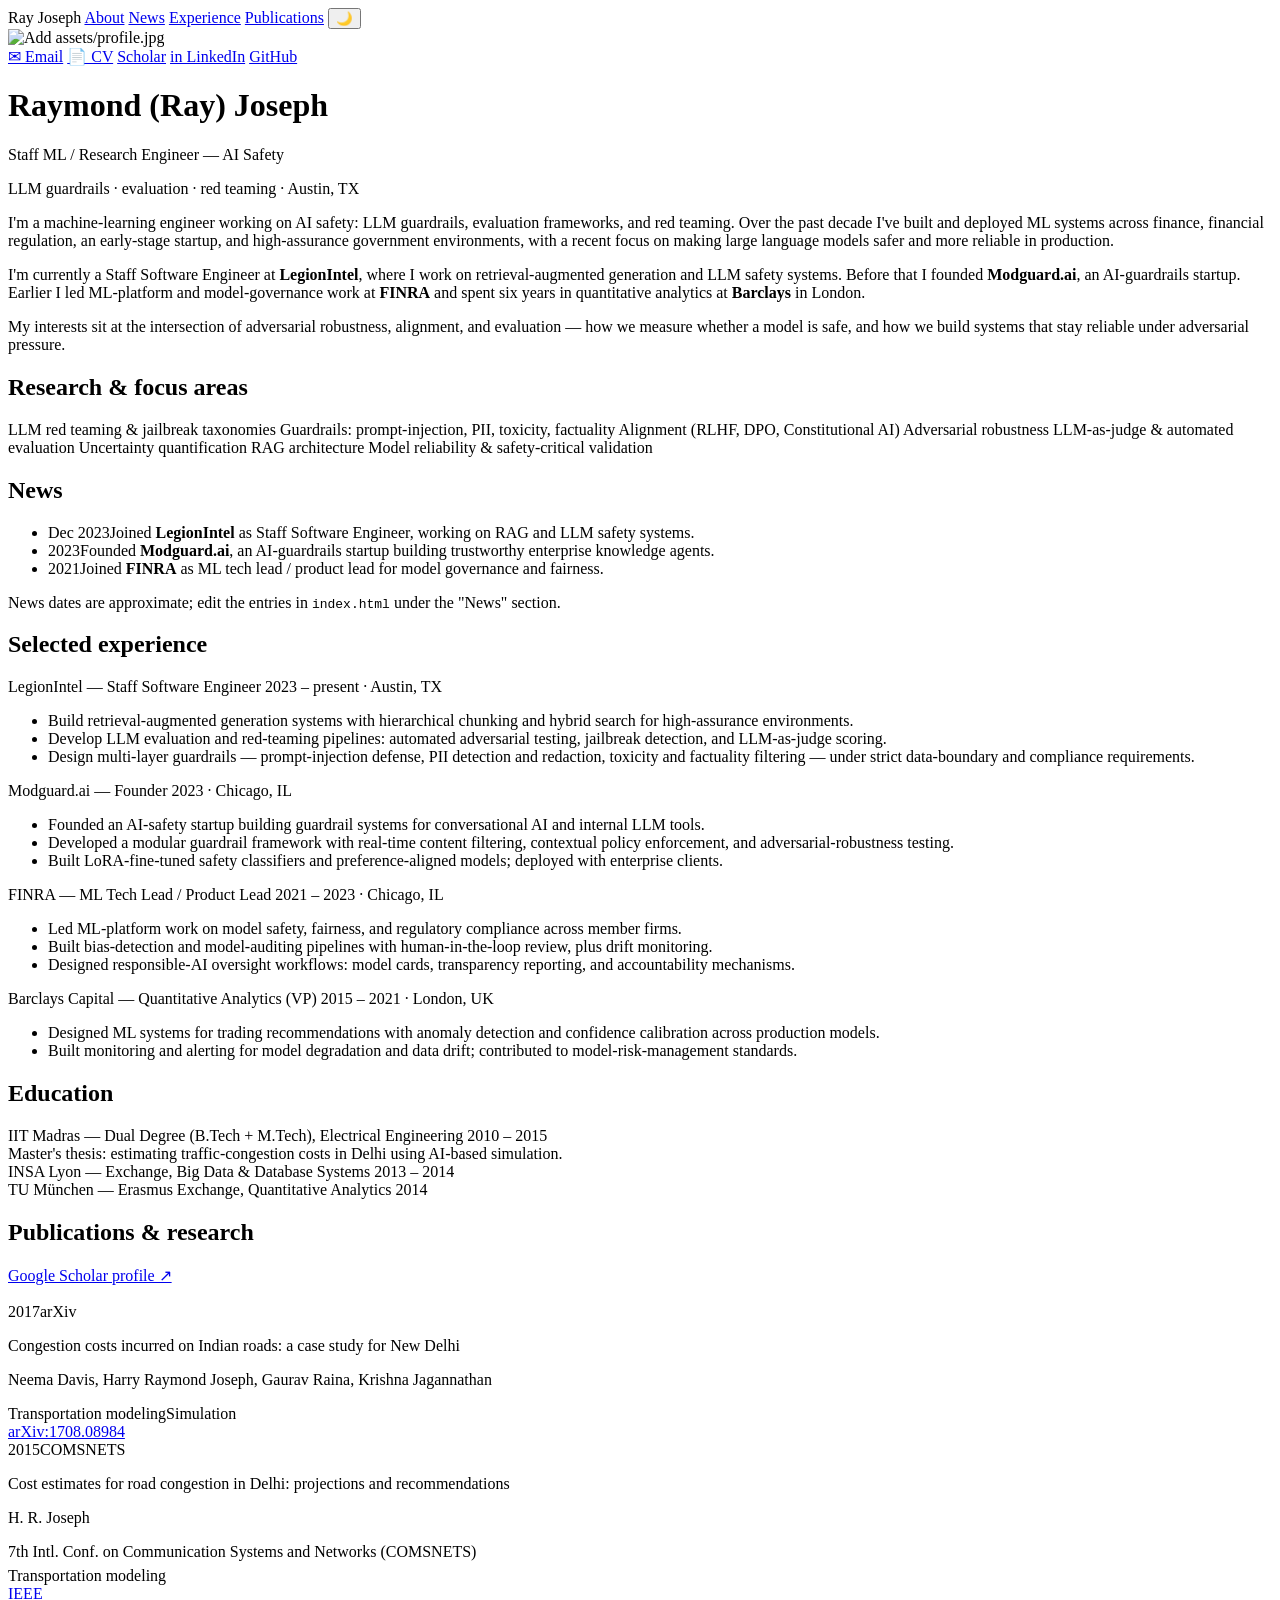
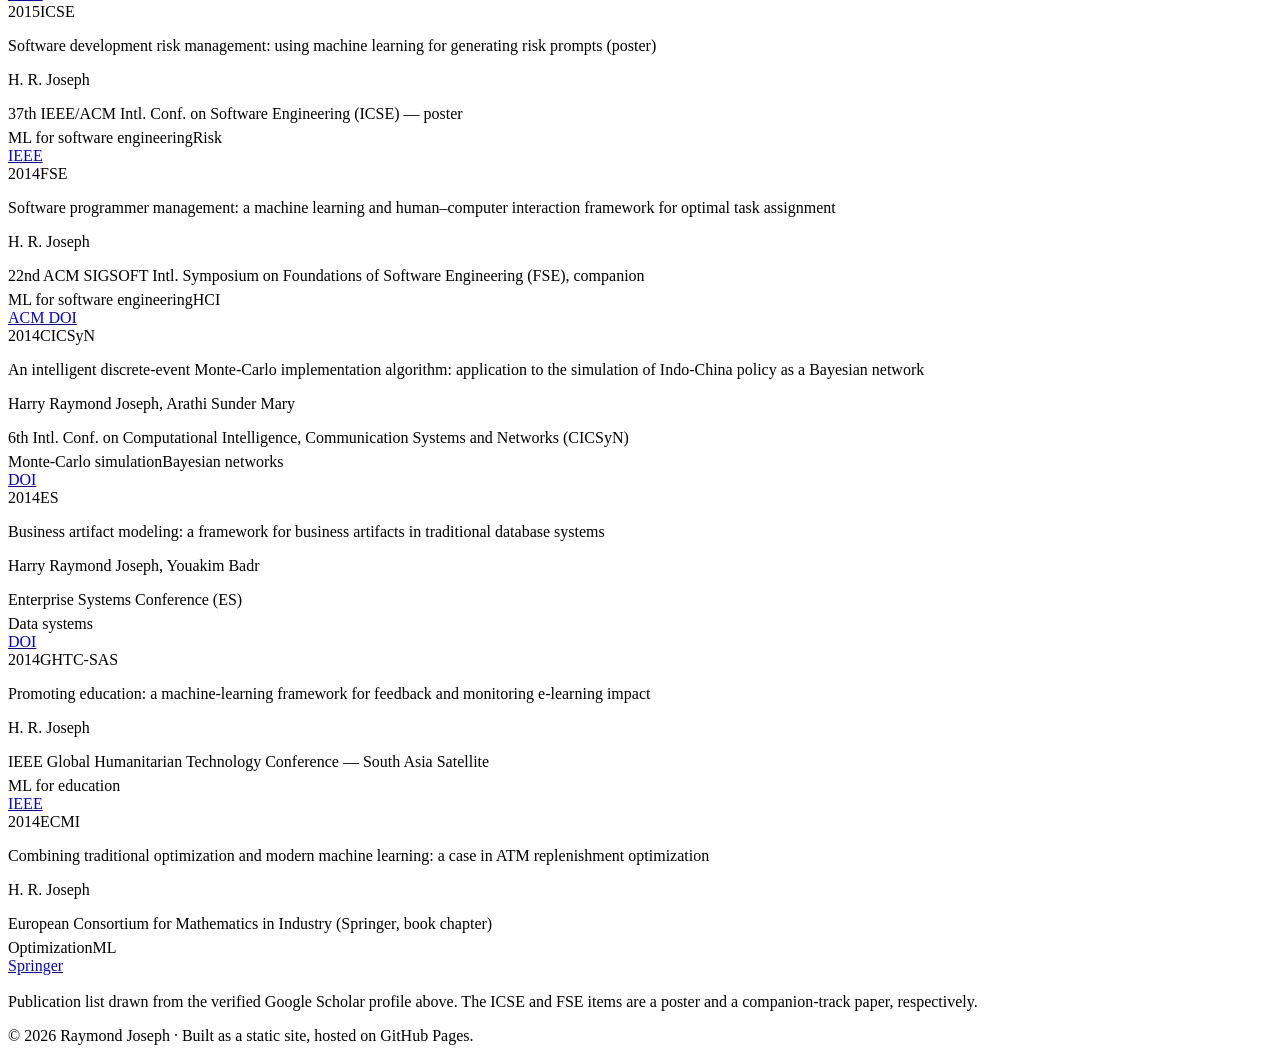
==== index.html @ 523e0090 "Add files via upload" ====
<!DOCTYPE html>
<html lang="en" data-theme="light">
<head>
  <meta charset="utf-8" />
  <meta name="viewport" content="width=device-width, initial-scale=1" />
  <title>Raymond (Ray) Joseph</title>
  <meta name="description" content="Raymond (Ray) Joseph — ML / research engineer working on AI safety, LLM guardrails, evaluation, and red teaming. Based in Austin, TX." />
  <link rel="stylesheet" href="assets/style.css" />
  <link rel="preconnect" href="https://fonts.googleapis.com" />
</head>
<body>
  <nav class="top">
    <div class="inner">
      <span class="brand">Ray Joseph</span>
      <span class="links">
        <a href="#about">About</a>
        <a href="#news">News</a>
        <a href="#experience">Experience</a>
        <a href="#publications">Publications</a>
        <button id="themeToggle" aria-label="Toggle dark mode">🌙</button>
      </span>
    </div>
  </nav>

  <div class="wrap">
    <!-- ===== Profile header ===== -->
    <header class="profile" id="about">
      <div>
        <img class="avatar" src="assets/profile.jpg" alt="Raymond Joseph"
             onerror="this.style.background='var(--card)';this.alt='Add assets/profile.jpg';" />
        <div class="socials">
          <a href="mailto:raymond.joseph.7@gmail.com">✉ Email</a>
          <a href="assets/Ray_Joseph_CV.pdf">📄 CV</a>
          <a href="https://scholar.google.com/citations?user=dUWLFE0AAAAJ&hl=en">Scholar</a>
          <!-- TODO: replace # with your real profile URLs -->
          <a href="#" data-social="linkedin">in LinkedIn</a>
          <a href="#" data-social="github">GitHub</a>
        </div>
      </div>
      <div class="sidecard intro">
        <h1>Raymond (Ray) Joseph</h1>
        <p class="role">Staff ML / Research Engineer — AI Safety</p>
        <p class="affil">LLM guardrails · evaluation · red teaming · Austin, TX</p>

        <p>I'm a machine-learning engineer working on AI safety: LLM guardrails,
        evaluation frameworks, and red teaming. Over the past decade I've built and
        deployed ML systems across finance, financial regulation, an early-stage
        startup, and high-assurance government environments, with a recent focus on
        making large language models safer and more reliable in production.</p>

        <p>I'm currently a Staff Software Engineer at <strong>LegionIntel</strong>, where
        I work on retrieval-augmented generation and LLM safety systems. Before that I
        founded <strong>Modguard.ai</strong>, an AI-guardrails startup.
        Earlier I led ML-platform and model-governance work at <strong>FINRA</strong> and
        spent six years in quantitative analytics at <strong>Barclays</strong> in London.</p>

        <p>My interests sit at the intersection of adversarial robustness, alignment,
        and evaluation — how we measure whether a model is safe, and how we build
        systems that stay reliable under adversarial pressure.</p>
      </div>
    </header>

    <!-- ===== Research interests ===== -->
    <section id="research">
      <h2 class="section">Research &amp; focus areas</h2>
      <div class="tags">
        <span class="tag">LLM red teaming &amp; jailbreak taxonomies</span>
        <span class="tag">Guardrails: prompt-injection, PII, toxicity, factuality</span>
        <span class="tag">Alignment (RLHF, DPO, Constitutional AI)</span>
        <span class="tag">Adversarial robustness</span>
        <span class="tag">LLM-as-judge &amp; automated evaluation</span>
        <span class="tag">Uncertainty quantification</span>
        <span class="tag">RAG architecture</span>
        <span class="tag">Model reliability &amp; safety-critical validation</span>
      </div>
    </section>

    <!-- ===== News ===== -->
    <section id="news">
      <h2 class="section">News</h2>
      <ul class="news">
        <li><span class="date">Dec 2023</span><span>Joined <strong>LegionIntel</strong> as Staff Software Engineer, working on RAG and LLM safety systems.</span></li>
        <li><span class="date">2023</span><span>Founded <strong>Modguard.ai</strong>, an AI-guardrails startup building trustworthy enterprise knowledge agents.</span></li>
        <li><span class="date">2021</span><span>Joined <strong>FINRA</strong> as ML tech lead / product lead for model governance and fairness.</span></li>
      </ul>
      <p class="note">News dates are approximate; edit the entries in <code>index.html</code> under the "News" section.</p>
    </section>

    <!-- ===== Experience ===== -->
    <section id="experience">
      <h2 class="section">Selected experience</h2>

      <div class="item">
        <div class="head">
          <span class="org">LegionIntel — Staff Software Engineer</span>
          <span class="when">2023 – present · Austin, TX</span>
        </div>
        <ul>
          <li>Build retrieval-augmented generation systems with hierarchical chunking and hybrid search for high-assurance environments.</li>
          <li>Develop LLM evaluation and red-teaming pipelines: automated adversarial testing, jailbreak detection, and LLM-as-judge scoring.</li>
          <li>Design multi-layer guardrails — prompt-injection defense, PII detection and redaction, toxicity and factuality filtering — under strict data-boundary and compliance requirements.</li>
        </ul>
      </div>

      <div class="item">
        <div class="head">
          <span class="org">Modguard.ai — Founder</span>
          <span class="when">2023 · Chicago, IL</span>
        </div>
        <ul>
          <li>Founded an AI-safety startup building guardrail systems for conversational AI and internal LLM tools.</li>
          <li>Developed a modular guardrail framework with real-time content filtering, contextual policy enforcement, and adversarial-robustness testing.</li>
          <li>Built LoRA-fine-tuned safety classifiers and preference-aligned models; deployed with enterprise clients.</li>
        </ul>
      </div>

      <div class="item">
        <div class="head">
          <span class="org">FINRA — ML Tech Lead / Product Lead</span>
          <span class="when">2021 – 2023 · Chicago, IL</span>
        </div>
        <ul>
          <li>Led ML-platform work on model safety, fairness, and regulatory compliance across member firms.</li>
          <li>Built bias-detection and model-auditing pipelines with human-in-the-loop review, plus drift monitoring.</li>
          <li>Designed responsible-AI oversight workflows: model cards, transparency reporting, and accountability mechanisms.</li>
        </ul>
      </div>

      <div class="item">
        <div class="head">
          <span class="org">Barclays Capital — Quantitative Analytics (VP)</span>
          <span class="when">2015 – 2021 · London, UK</span>
        </div>
        <ul>
          <li>Designed ML systems for trading recommendations with anomaly detection and confidence calibration across production models.</li>
          <li>Built monitoring and alerting for model degradation and data drift; contributed to model-risk-management standards.</li>
        </ul>
      </div>
    </section>

    <!-- ===== Education ===== -->
    <section id="education">
      <h2 class="section">Education</h2>
      <div class="item">
        <div class="head">
          <span class="org">IIT Madras — Dual Degree (B.Tech + M.Tech), Electrical Engineering</span>
          <span class="when">2010 – 2015</span>
        </div>
        <div class="title">Master's thesis: estimating traffic-congestion costs in Delhi using AI-based simulation.</div>
      </div>
      <div class="item">
        <div class="head">
          <span class="org">INSA Lyon — Exchange, Big Data &amp; Database Systems</span>
          <span class="when">2013 – 2014</span>
        </div>
      </div>
      <div class="item">
        <div class="head">
          <span class="org">TU München — Erasmus Exchange, Quantitative Analytics</span>
          <span class="when">2014</span>
        </div>
      </div>
    </section>

    <!-- ===== Publications ===== -->
    <section id="publications">
      <h2 class="section">Publications &amp; research</h2>
      <p style="margin:0 0 18px"><a class="btn" href="https://scholar.google.com/citations?user=dUWLFE0AAAAJ&hl=en">Google Scholar profile ↗</a></p>

      <div class="pub">
        <div class="venue"><span class="yr">2017</span>arXiv</div>
        <div>
          <p class="ptitle">Congestion costs incurred on Indian roads: a case study for New Delhi</p>
          <p class="authors">Neema Davis, <span class="me">Harry Raymond Joseph</span>, Gaurav Raina, Krishna Jagannathan</p>
          <div class="tags"><span class="tag">Transportation modeling</span><span class="tag">Simulation</span></div>
          <div class="btns"><a class="btn" href="https://arxiv.org/abs/1708.08984">arXiv:1708.08984</a></div>
        </div>
      </div>

      <div class="pub">
        <div class="venue"><span class="yr">2015</span>COMSNETS</div>
        <div>
          <p class="ptitle">Cost estimates for road congestion in Delhi: projections and recommendations</p>
          <p class="authors"><span class="me">H. R. Joseph</span></p>
          <p class="note" style="margin:0 0 6px">7th Intl. Conf. on Communication Systems and Networks (COMSNETS)</p>
          <div class="tags"><span class="tag">Transportation modeling</span></div>
          <div class="btns"><a class="btn" href="https://ieeexplore.ieee.org/abstract/document/7098711/">IEEE</a></div>
        </div>
      </div>

      <div class="pub">
        <div class="venue"><span class="yr">2015</span>ICSE</div>
        <div>
          <p class="ptitle">Software development risk management: using machine learning for generating risk prompts <span class="note">(poster)</span></p>
          <p class="authors"><span class="me">H. R. Joseph</span></p>
          <p class="note" style="margin:0 0 6px">37th IEEE/ACM Intl. Conf. on Software Engineering (ICSE) — poster</p>
          <div class="tags"><span class="tag">ML for software engineering</span><span class="tag">Risk</span></div>
          <div class="btns"><a class="btn" href="https://ieeexplore.ieee.org/abstract/document/7203092/">IEEE</a></div>
        </div>
      </div>

      <div class="pub">
        <div class="venue"><span class="yr">2014</span>FSE</div>
        <div>
          <p class="ptitle">Software programmer management: a machine learning and human–computer interaction framework for optimal task assignment</p>
          <p class="authors"><span class="me">H. R. Joseph</span></p>
          <p class="note" style="margin:0 0 6px">22nd ACM SIGSOFT Intl. Symposium on Foundations of Software Engineering (FSE), companion</p>
          <div class="tags"><span class="tag">ML for software engineering</span><span class="tag">HCI</span></div>
          <div class="btns"><a class="btn" href="https://dl.acm.org/doi/abs/10.1145/2635868.2661684">ACM DOI</a></div>
        </div>
      </div>

      <div class="pub">
        <div class="venue"><span class="yr">2014</span>CICSyN</div>
        <div>
          <p class="ptitle">An intelligent discrete-event Monte-Carlo implementation algorithm: application to the simulation of Indo-China policy as a Bayesian network</p>
          <p class="authors"><span class="me">Harry Raymond Joseph</span>, Arathi Sunder Mary</p>
          <p class="note" style="margin:0 0 6px">6th Intl. Conf. on Computational Intelligence, Communication Systems and Networks (CICSyN)</p>
          <div class="tags"><span class="tag">Monte-Carlo simulation</span><span class="tag">Bayesian networks</span></div>
          <div class="btns"><a class="btn" href="https://doi.org/10.1109/CICSYN.2014.25">DOI</a></div>
        </div>
      </div>

      <div class="pub">
        <div class="venue"><span class="yr">2014</span>ES</div>
        <div>
          <p class="ptitle">Business artifact modeling: a framework for business artifacts in traditional database systems</p>
          <p class="authors"><span class="me">Harry Raymond Joseph</span>, Youakim Badr</p>
          <p class="note" style="margin:0 0 6px">Enterprise Systems Conference (ES)</p>
          <div class="tags"><span class="tag">Data systems</span></div>
          <div class="btns"><a class="btn" href="https://doi.org/10.1109/ES.2014.70">DOI</a></div>
        </div>
      </div>

      <div class="pub">
        <div class="venue"><span class="yr">2014</span>GHTC-SAS</div>
        <div>
          <p class="ptitle">Promoting education: a machine-learning framework for feedback and monitoring e-learning impact</p>
          <p class="authors"><span class="me">H. R. Joseph</span></p>
          <p class="note" style="margin:0 0 6px">IEEE Global Humanitarian Technology Conference — South Asia Satellite</p>
          <div class="tags"><span class="tag">ML for education</span></div>
          <div class="btns"><a class="btn" href="https://ieeexplore.ieee.org/abstract/document/6967592/">IEEE</a></div>
        </div>
      </div>

      <div class="pub">
        <div class="venue"><span class="yr">2014</span>ECMI</div>
        <div>
          <p class="ptitle">Combining traditional optimization and modern machine learning: a case in ATM replenishment optimization</p>
          <p class="authors"><span class="me">H. R. Joseph</span></p>
          <p class="note" style="margin:0 0 6px">European Consortium for Mathematics in Industry (Springer, book chapter)</p>
          <div class="tags"><span class="tag">Optimization</span><span class="tag">ML</span></div>
          <div class="btns"><a class="btn" href="https://link.springer.com/chapter/10.1007/978-3-319-23413-7_146">Springer</a></div>
        </div>
      </div>

      <p class="note" style="margin-top:18px">Publication list drawn from the verified Google Scholar profile above. The ICSE and FSE items are a poster and a companion-track paper, respectively.</p>
    </section>

    <footer>
      <p>© <span id="yr"></span> Raymond Joseph · Built as a static site, hosted on GitHub Pages.</p>
    </footer>
  </div>

  <script>
    // Year
    document.getElementById('yr').textContent = new Date().getFullYear();
    // Theme toggle with persistence
    const root = document.documentElement, tbtn = document.getElementById('themeToggle');
    const saved = localStorage.getItem('theme');
    if (saved) root.setAttribute('data-theme', saved);
    const sync = () => tbtn.textContent = root.getAttribute('data-theme') === 'dark' ? '☀️' : '🌙';
    sync();
    tbtn.addEventListener('click', () => {
      const next = root.getAttribute('data-theme') === 'dark' ? 'light' : 'dark';
      root.setAttribute('data-theme', next);
      localStorage.setItem('theme', next);
      sync();
    });
  </script>
</body>
</html>
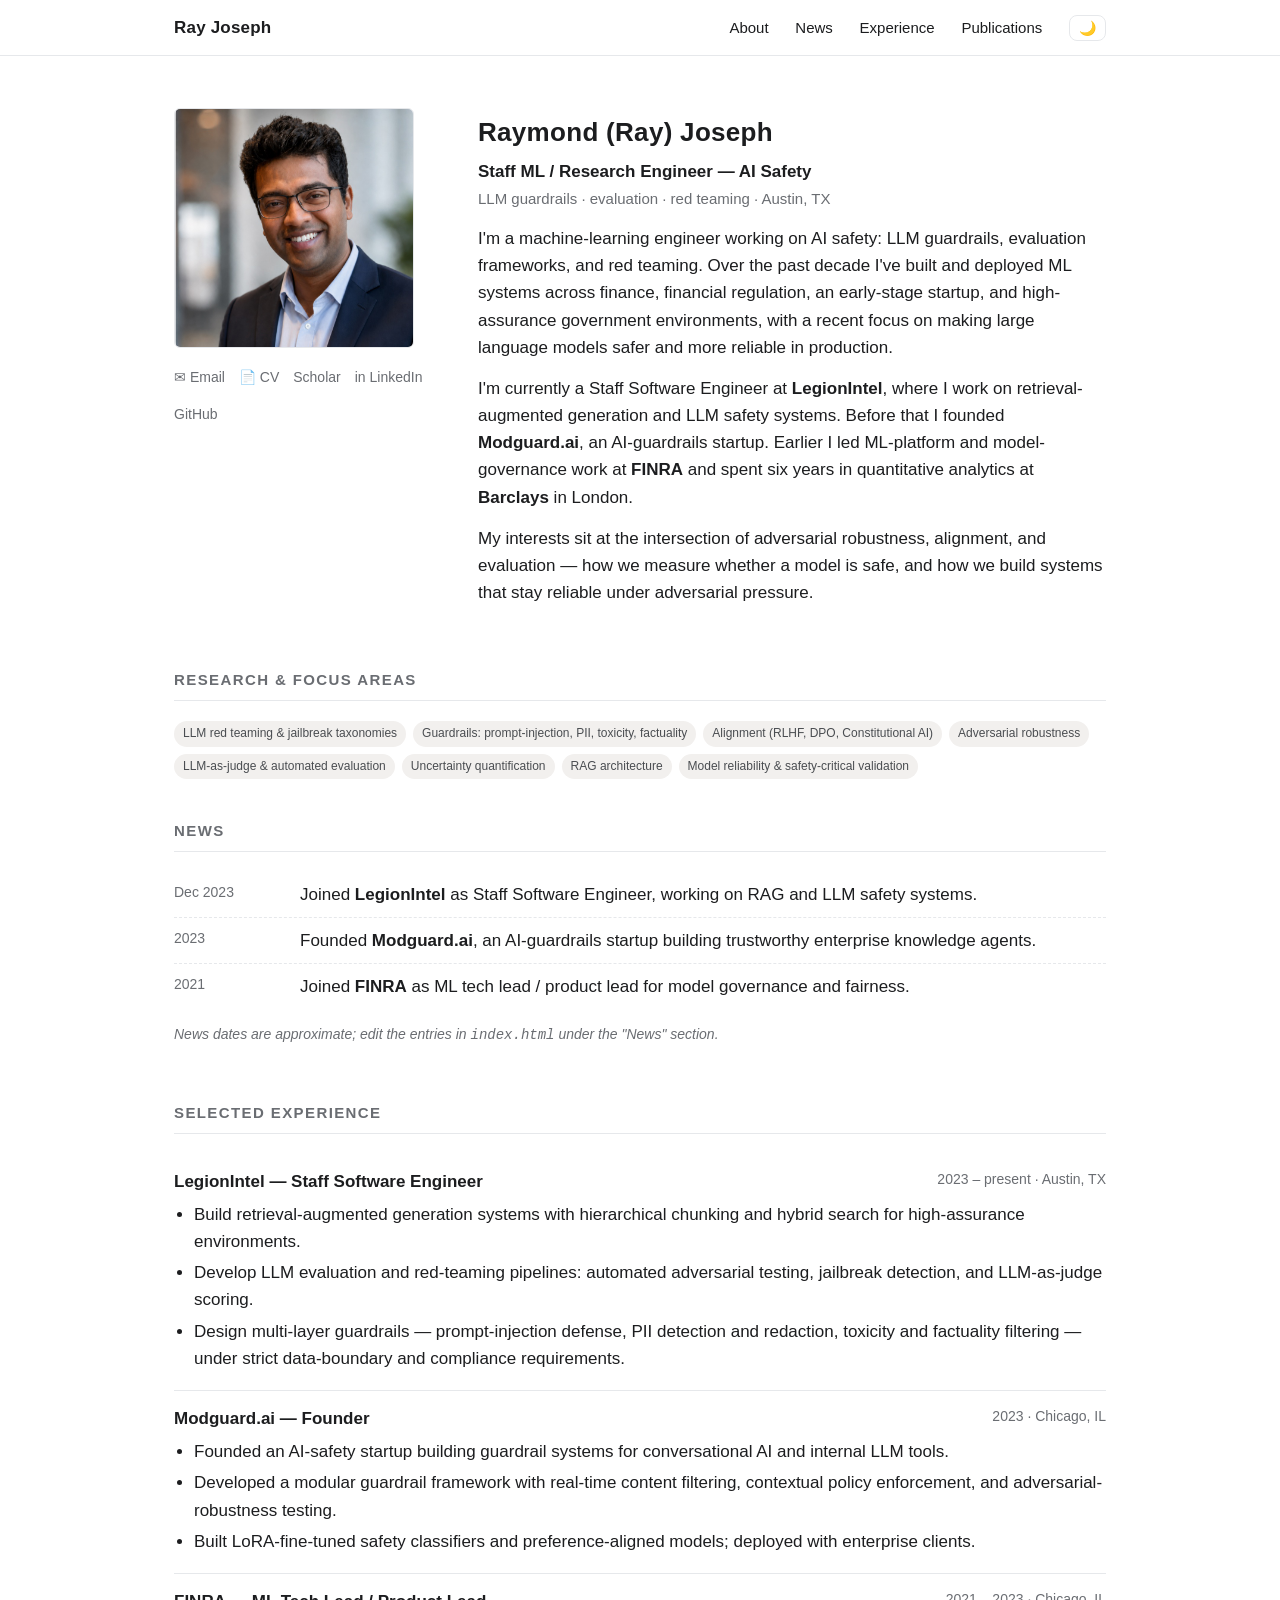
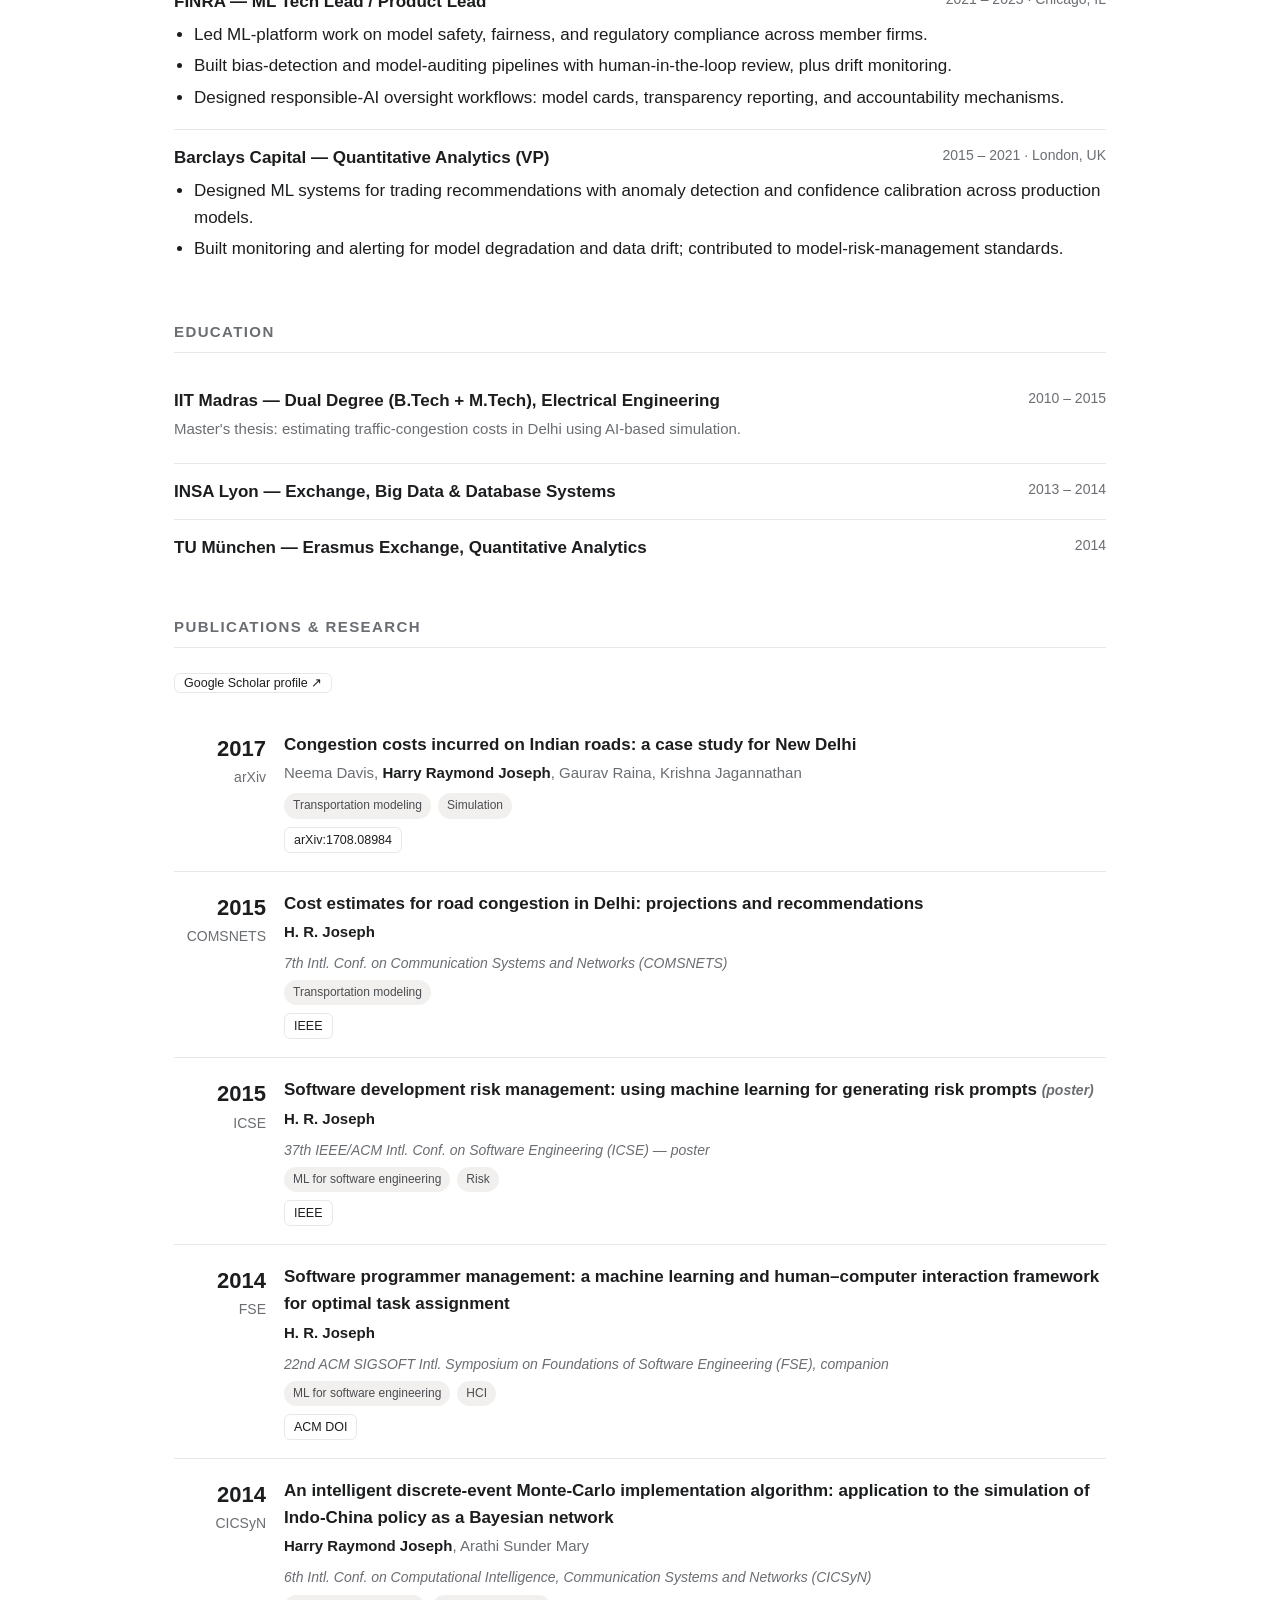
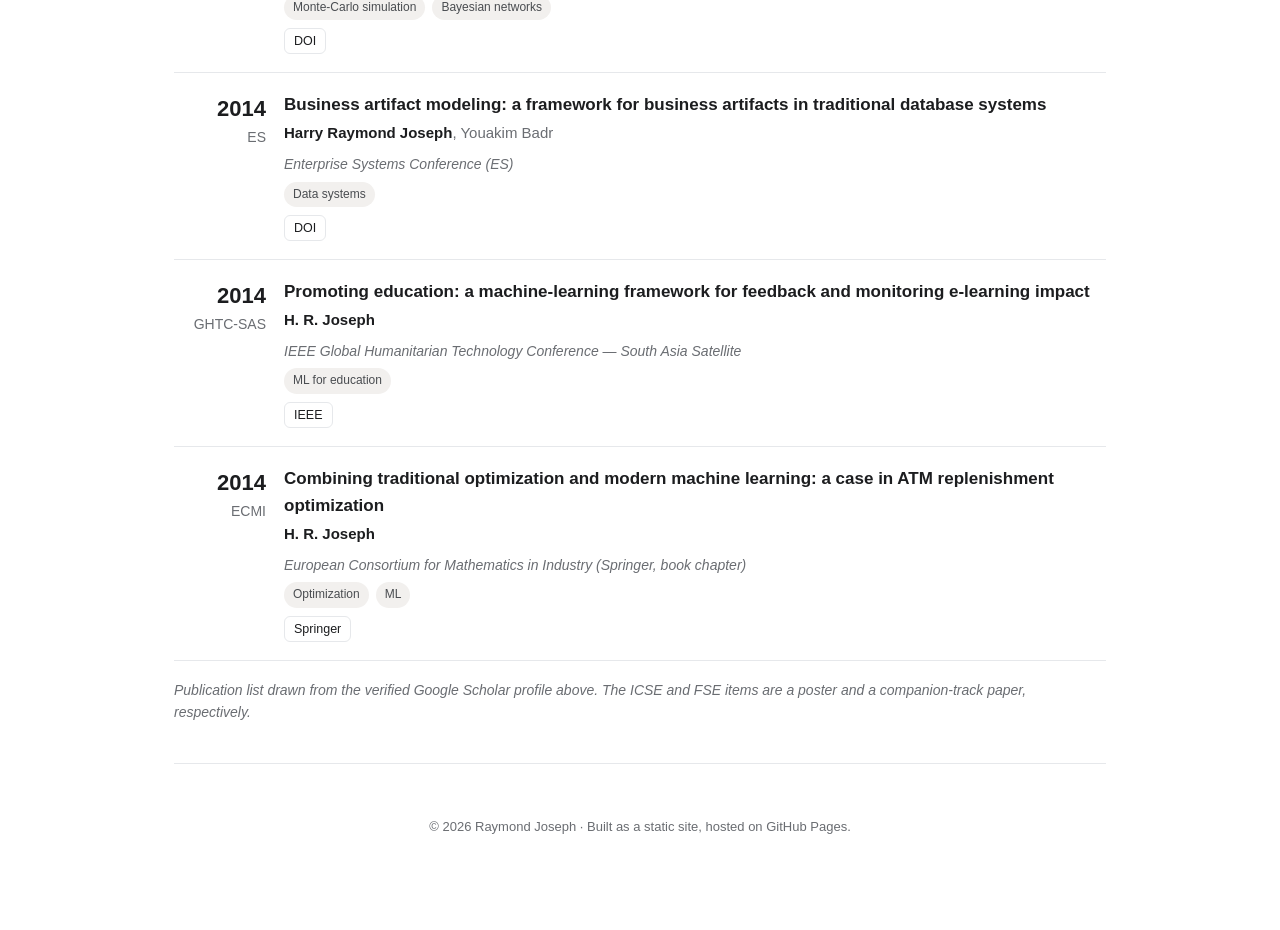
==== commit 58929c90: "Add profile photo and real LinkedIn/GitHub links Co-Authored-By: Claude Opus 4.8 (1M context) <norep" ====
--- a/index.html
+++ b/index.html
@@ -32,9 +32,8 @@
           <a href="mailto:raymond.joseph.7@gmail.com">✉ Email</a>
           <a href="assets/Ray_Joseph_CV.pdf">📄 CV</a>
           <a href="https://scholar.google.com/citations?user=dUWLFE0AAAAJ&hl=en">Scholar</a>
-          <!-- TODO: replace # with your real profile URLs -->
-          <a href="#" data-social="linkedin">in LinkedIn</a>
-          <a href="#" data-social="github">GitHub</a>
+          <a href="https://www.linkedin.com/in/rjharry/" data-social="linkedin">in LinkedIn</a>
+          <a href="https://github.com/hraymondjoseph" data-social="github">GitHub</a>
         </div>
       </div>
       <div class="sidecard intro">
--- a/assets/style.css
+++ b/assets/style.css
@@ -0,0 +1,159 @@
+/* ---------- Theme tokens ---------- */
+:root {
+  --bg: #ffffff;
+  --fg: #1c1d1f;
+  --muted: #6a6d72;
+  --accent: #b31b1b;          /* al-folio style academic red */
+  --border: #e6e8eb;
+  --tag-bg: #f2f0ee;
+  --tag-fg: #4a4d51;
+  --card: #fafafa;
+  --link: #b31b1b;
+  --maxw: 980px;
+}
+[data-theme="dark"] {
+  --bg: #16181c;
+  --fg: #e7e9ec;
+  --muted: #9aa0a6;
+  --accent: #ff6b6b;
+  --border: #2a2d33;
+  --tag-bg: #24272c;
+  --tag-fg: #c2c7cd;
+  --card: #1c1f24;
+  --link: #ff8585;
+}
+
+* { box-sizing: border-box; }
+
+html { scroll-behavior: smooth; }
+
+body {
+  margin: 0;
+  background: var(--bg);
+  color: var(--fg);
+  font-family: -apple-system, BlinkMacSystemFont, "Segoe UI", Roboto, Helvetica, Arial, sans-serif;
+  font-size: 17px;
+  line-height: 1.6;
+  -webkit-font-smoothing: antialiased;
+}
+
+a { color: var(--link); text-decoration: none; }
+a:hover { text-decoration: underline; }
+
+.wrap {
+  max-width: var(--maxw);
+  margin: 0 auto;
+  padding: 0 24px 80px;
+}
+
+/* ---------- Top nav ---------- */
+nav.top {
+  position: sticky;
+  top: 0;
+  z-index: 50;
+  background: color-mix(in srgb, var(--bg) 88%, transparent);
+  backdrop-filter: saturate(180%) blur(10px);
+  border-bottom: 1px solid var(--border);
+}
+nav.top .inner {
+  max-width: var(--maxw);
+  margin: 0 auto;
+  padding: 14px 24px;
+  display: flex;
+  align-items: center;
+  justify-content: space-between;
+}
+nav.top .brand { font-weight: 700; letter-spacing: .2px; }
+nav.top .links a {
+  color: var(--fg);
+  margin-left: 22px;
+  font-size: 15px;
+}
+nav.top .links a:hover { color: var(--accent); text-decoration: none; }
+#themeToggle {
+  background: none; border: 1px solid var(--border); color: var(--fg);
+  border-radius: 8px; padding: 4px 9px; cursor: pointer; margin-left: 22px;
+  font-size: 14px;
+}
+
+/* ---------- Header / profile ---------- */
+header.profile {
+  display: grid;
+  grid-template-columns: 260px 1fr;
+  gap: 44px;
+  padding: 52px 0 8px;
+}
+.avatar {
+  width: 240px; height: 240px;
+  border-radius: 6px;
+  object-fit: cover;
+  border: 1px solid var(--border);
+  background: var(--card);
+}
+.sidecard h1 { font-size: 26px; margin: 0 0 4px; letter-spacing: .3px; }
+.sidecard .role { color: var(--fg); font-weight: 600; margin: 0 0 2px; }
+.sidecard .affil { color: var(--muted); margin: 0 0 14px; font-size: 15px; }
+.socials { display: flex; flex-wrap: wrap; gap: 14px; margin-top: 10px; }
+.socials a { color: var(--muted); font-size: 14px; display: inline-flex; align-items: center; gap: 6px; }
+.socials a:hover { color: var(--accent); text-decoration: none; }
+.intro { padding-top: 4px; }
+.intro p { margin: 0 0 14px; }
+
+/* ---------- Sections ---------- */
+section { padding-top: 40px; }
+h2.section {
+  font-size: 15px;
+  text-transform: uppercase;
+  letter-spacing: 1.4px;
+  color: var(--muted);
+  border-bottom: 1px solid var(--border);
+  padding-bottom: 8px;
+  margin: 0 0 20px;
+}
+
+/* News list */
+.news { list-style: none; padding: 0; margin: 0; }
+.news li { display: grid; grid-template-columns: 110px 1fr; gap: 16px; padding: 9px 0; border-bottom: 1px dashed var(--border); }
+.news li:last-child { border-bottom: none; }
+.news .date { color: var(--muted); font-size: 14px; font-variant-numeric: tabular-nums; }
+
+/* Experience / timeline */
+.item { padding: 14px 0; border-bottom: 1px solid var(--border); }
+.item:last-child { border-bottom: none; }
+.item .head { display: flex; justify-content: space-between; flex-wrap: wrap; gap: 6px; }
+.item .org { font-weight: 700; }
+.item .when { color: var(--muted); font-size: 14px; font-variant-numeric: tabular-nums; }
+.item .title { color: var(--muted); font-size: 15px; margin: 2px 0 8px; }
+.item ul { margin: 6px 0 0; padding-left: 20px; }
+.item li { margin: 4px 0; }
+
+/* Publications */
+.pub { display: grid; grid-template-columns: 92px 1fr; gap: 18px; padding: 18px 0; border-bottom: 1px solid var(--border); }
+.pub:last-child { border-bottom: none; }
+.pub .venue { text-align: right; color: var(--muted); font-size: 14px; }
+.pub .venue .yr { display: block; font-weight: 700; color: var(--fg); font-size: 22px; }
+.pub .ptitle { font-weight: 600; margin: 0 0 3px; }
+.pub .authors { color: var(--muted); font-size: 15px; margin: 0 0 8px; }
+.pub .authors .me { color: var(--fg); font-weight: 700; }
+.tags { display: flex; flex-wrap: wrap; gap: 7px; margin-top: 6px; }
+.tag { background: var(--tag-bg); color: var(--tag-fg); font-size: 12px; padding: 3px 9px; border-radius: 20px; }
+.btns { margin-top: 8px; display: flex; flex-wrap: wrap; gap: 8px; }
+.btn { font-size: 12.5px; border: 1px solid var(--border); border-radius: 6px; padding: 2px 9px; color: var(--fg); }
+.btn:hover { border-color: var(--accent); color: var(--accent); text-decoration: none; }
+
+.note { color: var(--muted); font-size: 14px; font-style: italic; }
+
+footer { text-align: center; color: var(--muted); font-size: 13px; padding: 40px 0 0; border-top: 1px solid var(--border); margin-top: 40px; }
+
+/* ---------- Responsive ---------- */
+@media (max-width: 720px) {
+  header.profile { grid-template-columns: 1fr; gap: 22px; text-align: center; padding-top: 34px; }
+  .avatar { margin: 0 auto; }
+  .socials { justify-content: center; }
+  .intro { text-align: left; }
+  .pub { grid-template-columns: 1fr; }
+  .pub .venue { text-align: left; }
+  .pub .venue .yr { display: inline; font-size: 15px; margin-right: 6px; }
+  .news li { grid-template-columns: 1fr; gap: 2px; }
+  nav.top .links a { margin-left: 14px; }
+}
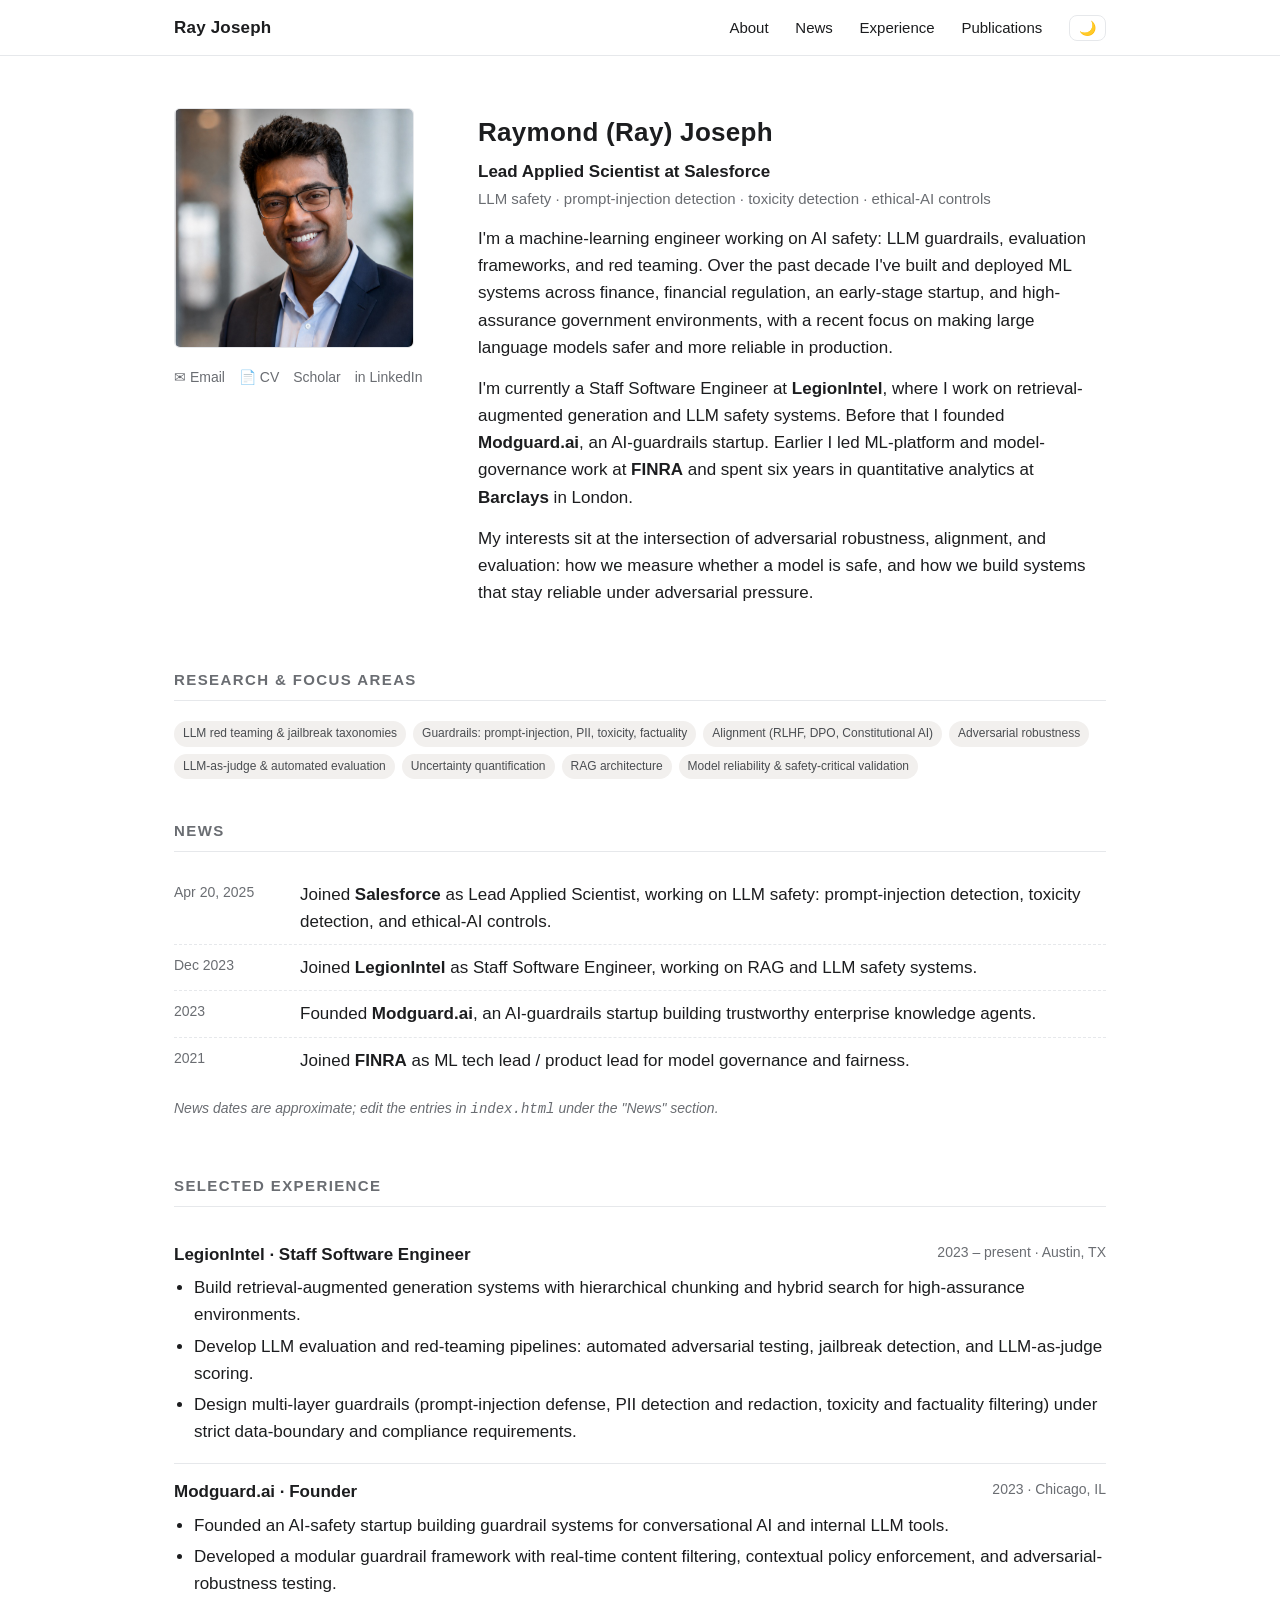
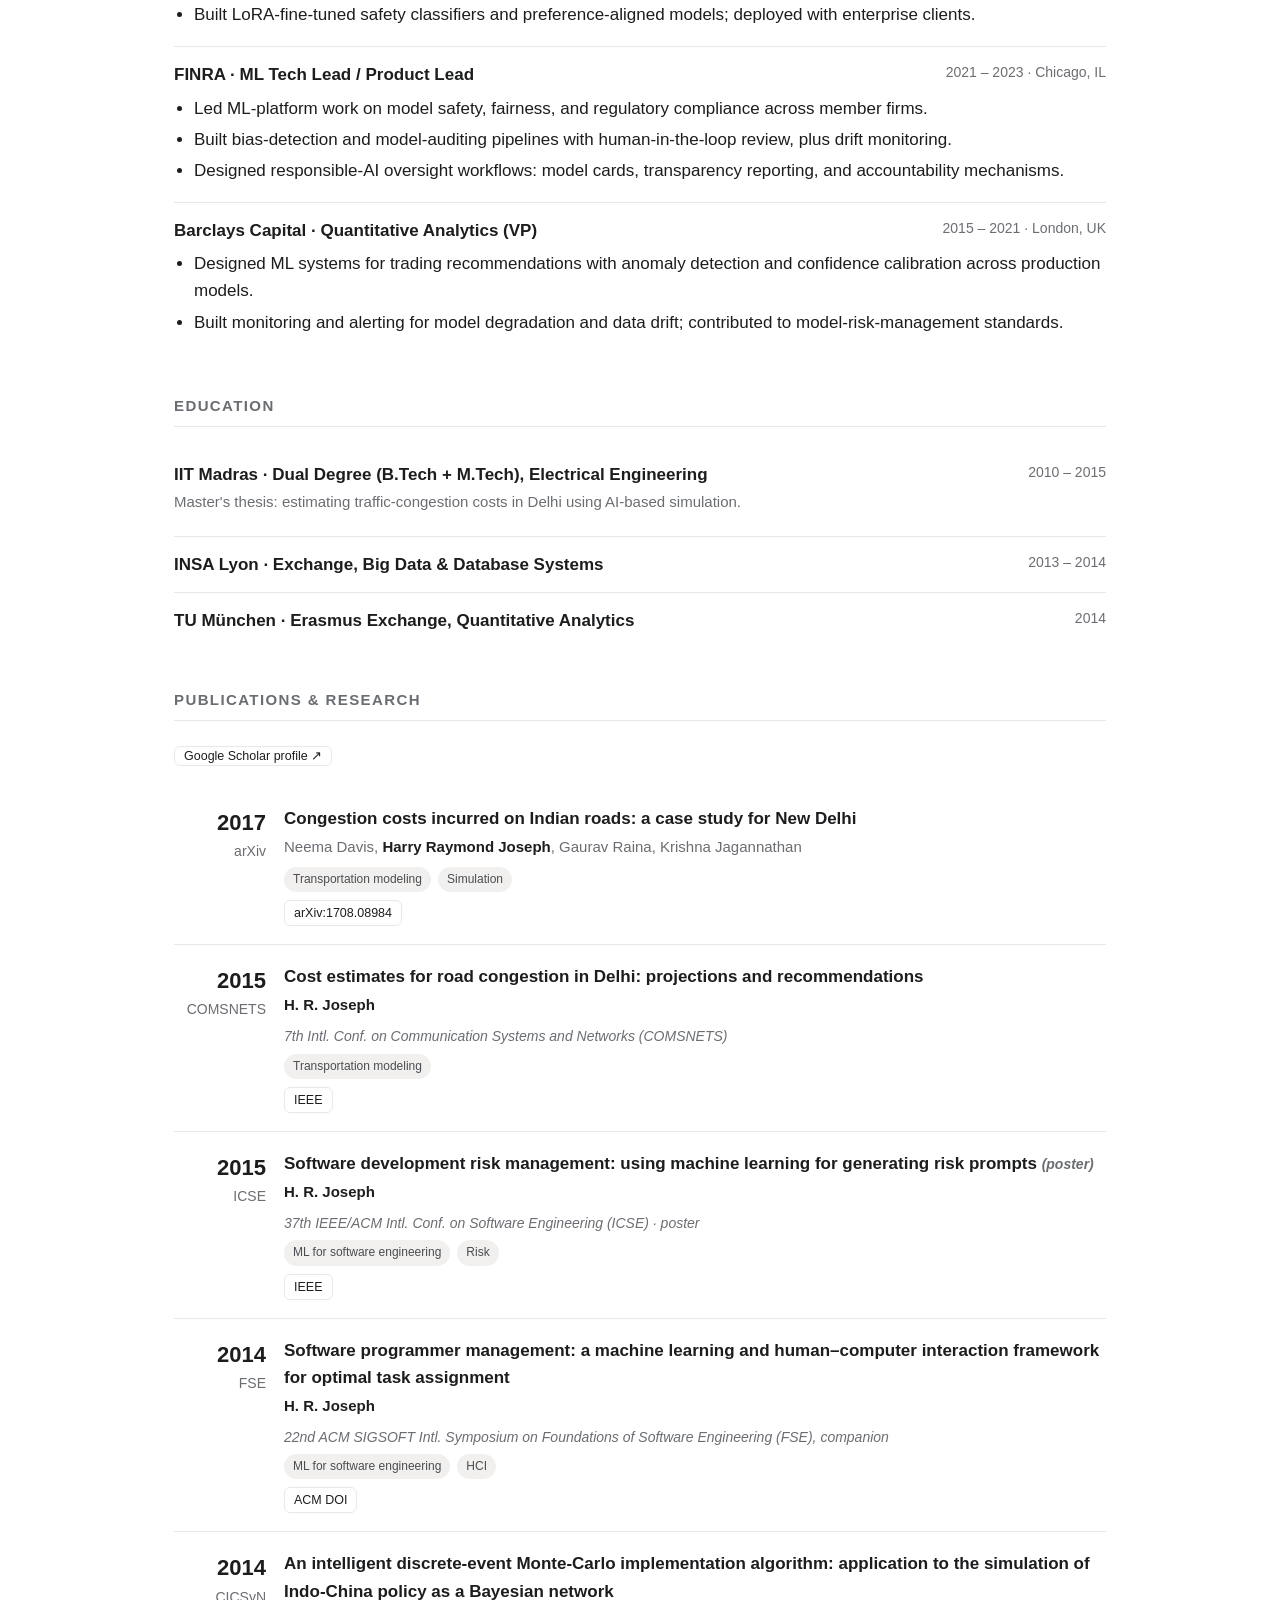
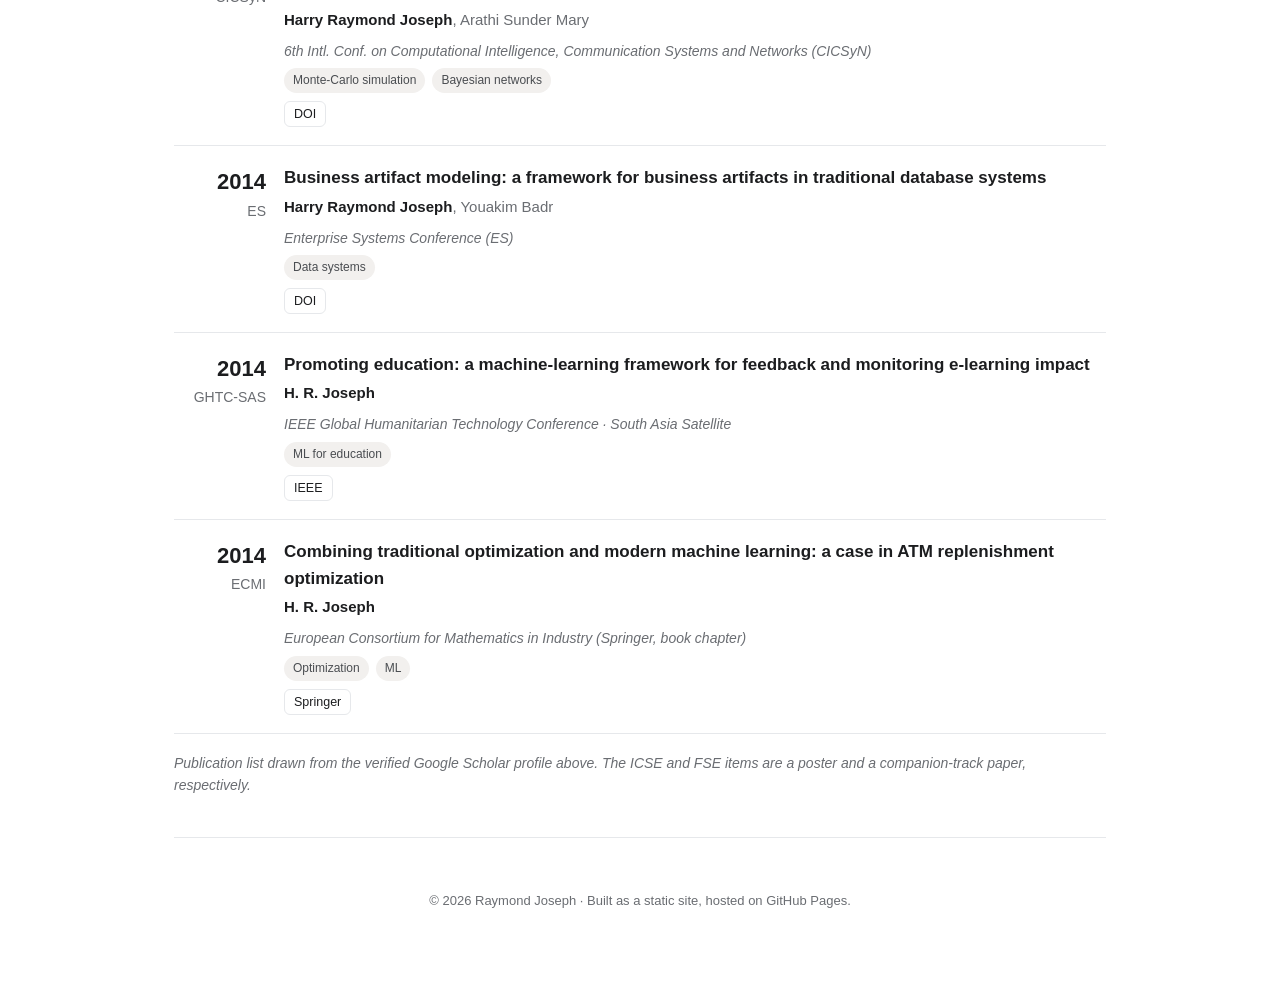
==== commit 0d9f117d: "Update title to Salesforce role, add Salesforce news, remove GitHub link and em-dashes Co-Authored-B" ====
--- a/index.html
+++ b/index.html
@@ -4,7 +4,7 @@
   <meta charset="utf-8" />
   <meta name="viewport" content="width=device-width, initial-scale=1" />
   <title>Raymond (Ray) Joseph</title>
-  <meta name="description" content="Raymond (Ray) Joseph — ML / research engineer working on AI safety, LLM guardrails, evaluation, and red teaming. Based in Austin, TX." />
+  <meta name="description" content="Raymond (Ray) Joseph, Lead Applied Scientist at Salesforce working on LLM safety: prompt-injection detection, toxicity detection, and ethical-AI controls." />
   <link rel="stylesheet" href="assets/style.css" />
   <link rel="preconnect" href="https://fonts.googleapis.com" />
 </head>
@@ -33,13 +33,12 @@
           <a href="assets/Ray_Joseph_CV.pdf">📄 CV</a>
           <a href="https://scholar.google.com/citations?user=dUWLFE0AAAAJ&hl=en">Scholar</a>
           <a href="https://www.linkedin.com/in/rjharry/" data-social="linkedin">in LinkedIn</a>
-          <a href="https://github.com/hraymondjoseph" data-social="github">GitHub</a>
         </div>
       </div>
       <div class="sidecard intro">
         <h1>Raymond (Ray) Joseph</h1>
-        <p class="role">Staff ML / Research Engineer — AI Safety</p>
-        <p class="affil">LLM guardrails · evaluation · red teaming · Austin, TX</p>
+        <p class="role">Lead Applied Scientist at Salesforce</p>
+        <p class="affil">LLM safety · prompt-injection detection · toxicity detection · ethical-AI controls</p>
 
         <p>I'm a machine-learning engineer working on AI safety: LLM guardrails,
         evaluation frameworks, and red teaming. Over the past decade I've built and
@@ -54,7 +53,7 @@
         spent six years in quantitative analytics at <strong>Barclays</strong> in London.</p>
 
         <p>My interests sit at the intersection of adversarial robustness, alignment,
-        and evaluation — how we measure whether a model is safe, and how we build
+        and evaluation: how we measure whether a model is safe, and how we build
         systems that stay reliable under adversarial pressure.</p>
       </div>
     </header>
@@ -78,6 +77,7 @@
     <section id="news">
       <h2 class="section">News</h2>
       <ul class="news">
+        <li><span class="date">Apr 20, 2025</span><span>Joined <strong>Salesforce</strong> as Lead Applied Scientist, working on LLM safety: prompt-injection detection, toxicity detection, and ethical-AI controls.</span></li>
         <li><span class="date">Dec 2023</span><span>Joined <strong>LegionIntel</strong> as Staff Software Engineer, working on RAG and LLM safety systems.</span></li>
         <li><span class="date">2023</span><span>Founded <strong>Modguard.ai</strong>, an AI-guardrails startup building trustworthy enterprise knowledge agents.</span></li>
         <li><span class="date">2021</span><span>Joined <strong>FINRA</strong> as ML tech lead / product lead for model governance and fairness.</span></li>
@@ -91,19 +91,19 @@
 
       <div class="item">
         <div class="head">
-          <span class="org">LegionIntel — Staff Software Engineer</span>
+          <span class="org">LegionIntel · Staff Software Engineer</span>
           <span class="when">2023 – present · Austin, TX</span>
         </div>
         <ul>
           <li>Build retrieval-augmented generation systems with hierarchical chunking and hybrid search for high-assurance environments.</li>
           <li>Develop LLM evaluation and red-teaming pipelines: automated adversarial testing, jailbreak detection, and LLM-as-judge scoring.</li>
-          <li>Design multi-layer guardrails — prompt-injection defense, PII detection and redaction, toxicity and factuality filtering — under strict data-boundary and compliance requirements.</li>
-        </ul>
-      </div>
-
-      <div class="item">
-        <div class="head">
-          <span class="org">Modguard.ai — Founder</span>
+          <li>Design multi-layer guardrails (prompt-injection defense, PII detection and redaction, toxicity and factuality filtering) under strict data-boundary and compliance requirements.</li>
+        </ul>
+      </div>
+
+      <div class="item">
+        <div class="head">
+          <span class="org">Modguard.ai · Founder</span>
           <span class="when">2023 · Chicago, IL</span>
         </div>
         <ul>
@@ -115,7 +115,7 @@
 
       <div class="item">
         <div class="head">
-          <span class="org">FINRA — ML Tech Lead / Product Lead</span>
+          <span class="org">FINRA · ML Tech Lead / Product Lead</span>
           <span class="when">2021 – 2023 · Chicago, IL</span>
         </div>
         <ul>
@@ -127,7 +127,7 @@
 
       <div class="item">
         <div class="head">
-          <span class="org">Barclays Capital — Quantitative Analytics (VP)</span>
+          <span class="org">Barclays Capital · Quantitative Analytics (VP)</span>
           <span class="when">2015 – 2021 · London, UK</span>
         </div>
         <ul>
@@ -142,20 +142,20 @@
       <h2 class="section">Education</h2>
       <div class="item">
         <div class="head">
-          <span class="org">IIT Madras — Dual Degree (B.Tech + M.Tech), Electrical Engineering</span>
+          <span class="org">IIT Madras · Dual Degree (B.Tech + M.Tech), Electrical Engineering</span>
           <span class="when">2010 – 2015</span>
         </div>
         <div class="title">Master's thesis: estimating traffic-congestion costs in Delhi using AI-based simulation.</div>
       </div>
       <div class="item">
         <div class="head">
-          <span class="org">INSA Lyon — Exchange, Big Data &amp; Database Systems</span>
+          <span class="org">INSA Lyon · Exchange, Big Data &amp; Database Systems</span>
           <span class="when">2013 – 2014</span>
         </div>
       </div>
       <div class="item">
         <div class="head">
-          <span class="org">TU München — Erasmus Exchange, Quantitative Analytics</span>
+          <span class="org">TU München · Erasmus Exchange, Quantitative Analytics</span>
           <span class="when">2014</span>
         </div>
       </div>
@@ -192,7 +192,7 @@
         <div>
           <p class="ptitle">Software development risk management: using machine learning for generating risk prompts <span class="note">(poster)</span></p>
           <p class="authors"><span class="me">H. R. Joseph</span></p>
-          <p class="note" style="margin:0 0 6px">37th IEEE/ACM Intl. Conf. on Software Engineering (ICSE) — poster</p>
+          <p class="note" style="margin:0 0 6px">37th IEEE/ACM Intl. Conf. on Software Engineering (ICSE) · poster</p>
           <div class="tags"><span class="tag">ML for software engineering</span><span class="tag">Risk</span></div>
           <div class="btns"><a class="btn" href="https://ieeexplore.ieee.org/abstract/document/7203092/">IEEE</a></div>
         </div>
@@ -236,7 +236,7 @@
         <div>
           <p class="ptitle">Promoting education: a machine-learning framework for feedback and monitoring e-learning impact</p>
           <p class="authors"><span class="me">H. R. Joseph</span></p>
-          <p class="note" style="margin:0 0 6px">IEEE Global Humanitarian Technology Conference — South Asia Satellite</p>
+          <p class="note" style="margin:0 0 6px">IEEE Global Humanitarian Technology Conference · South Asia Satellite</p>
           <div class="tags"><span class="tag">ML for education</span></div>
           <div class="btns"><a class="btn" href="https://ieeexplore.ieee.org/abstract/document/6967592/">IEEE</a></div>
         </div>
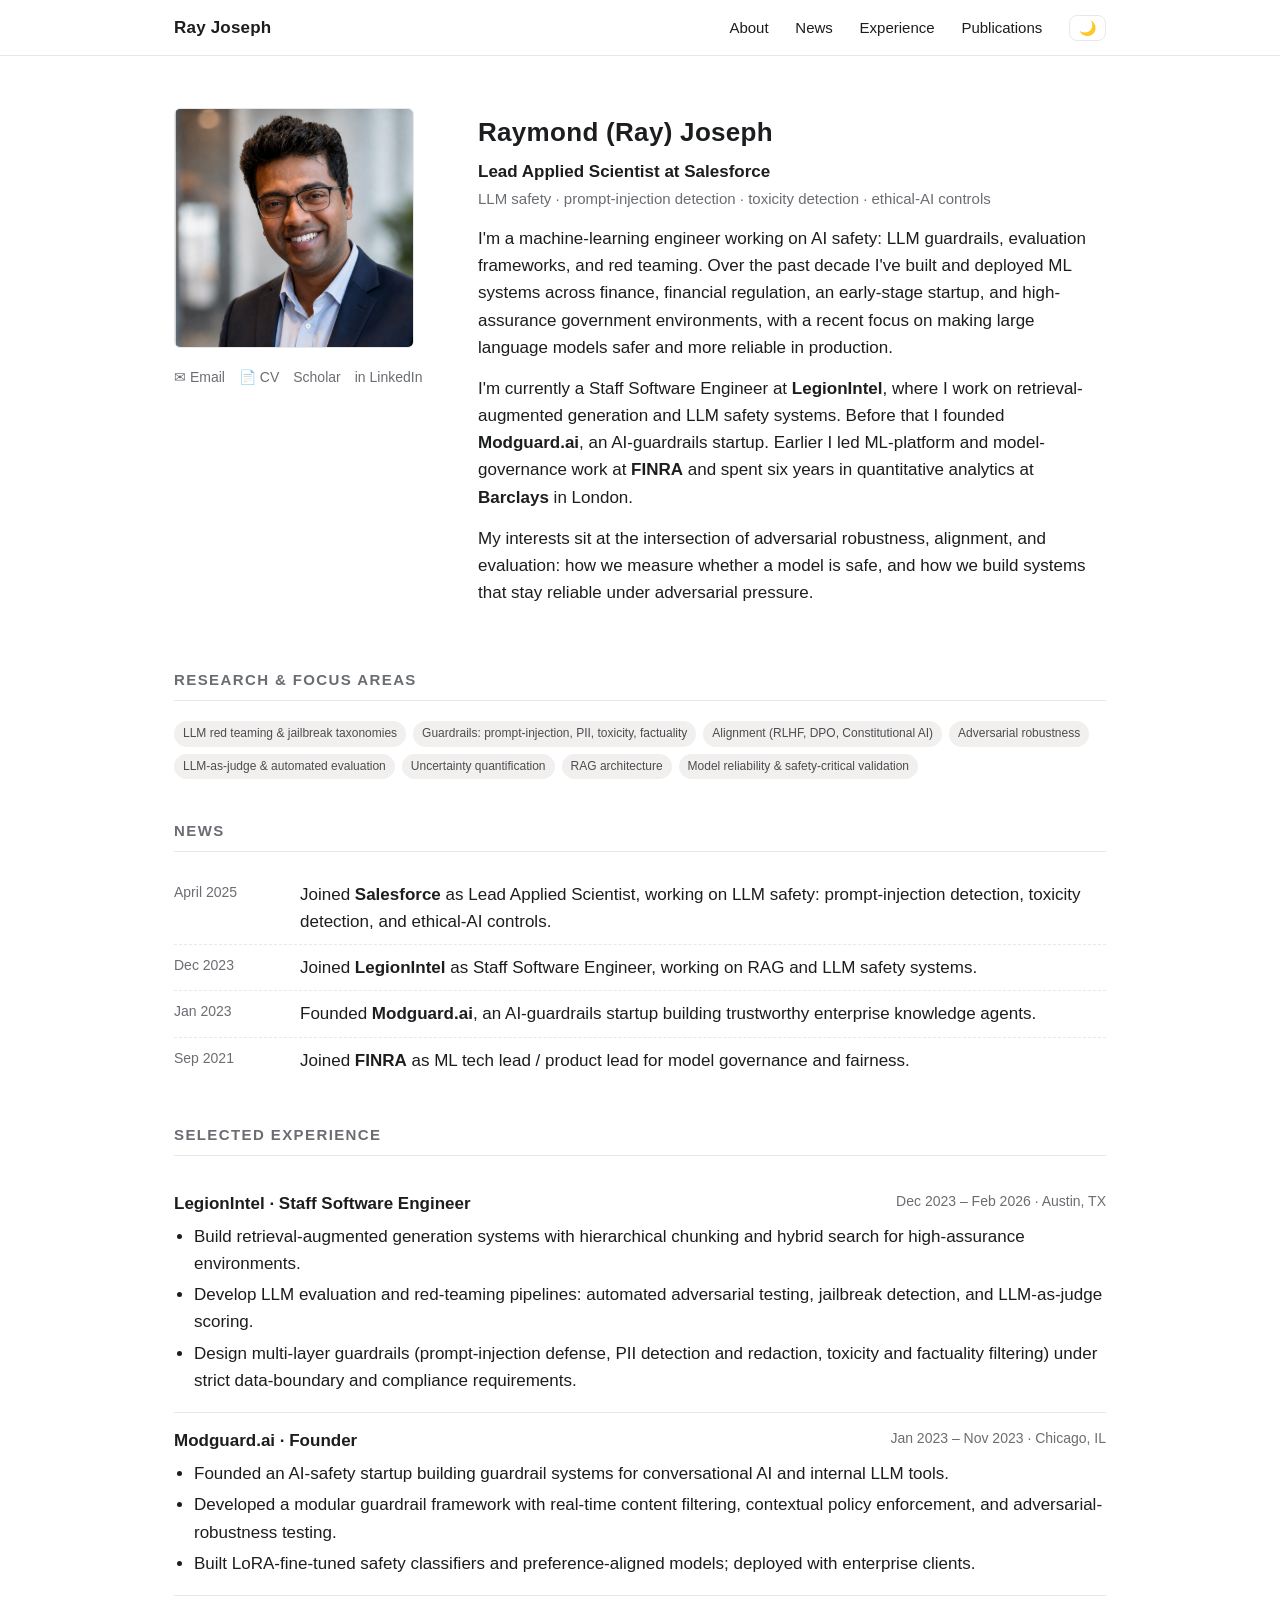
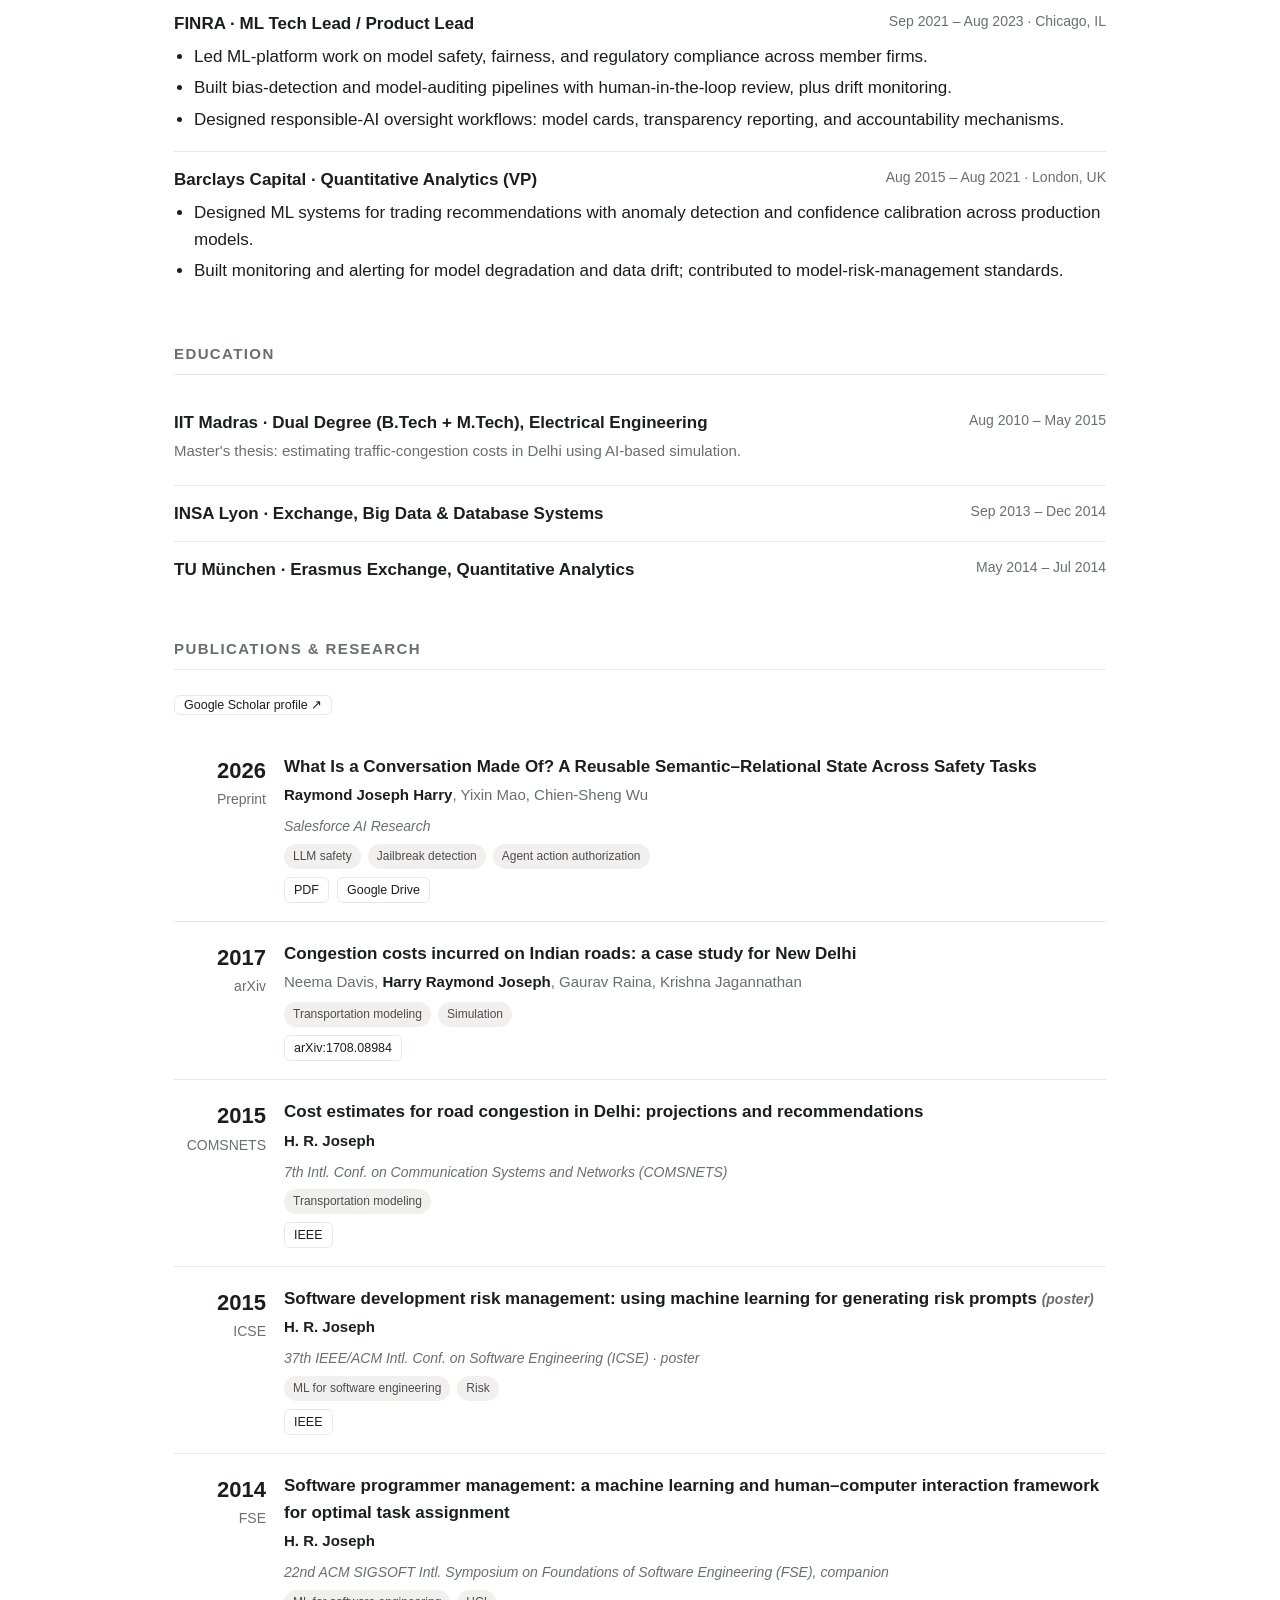
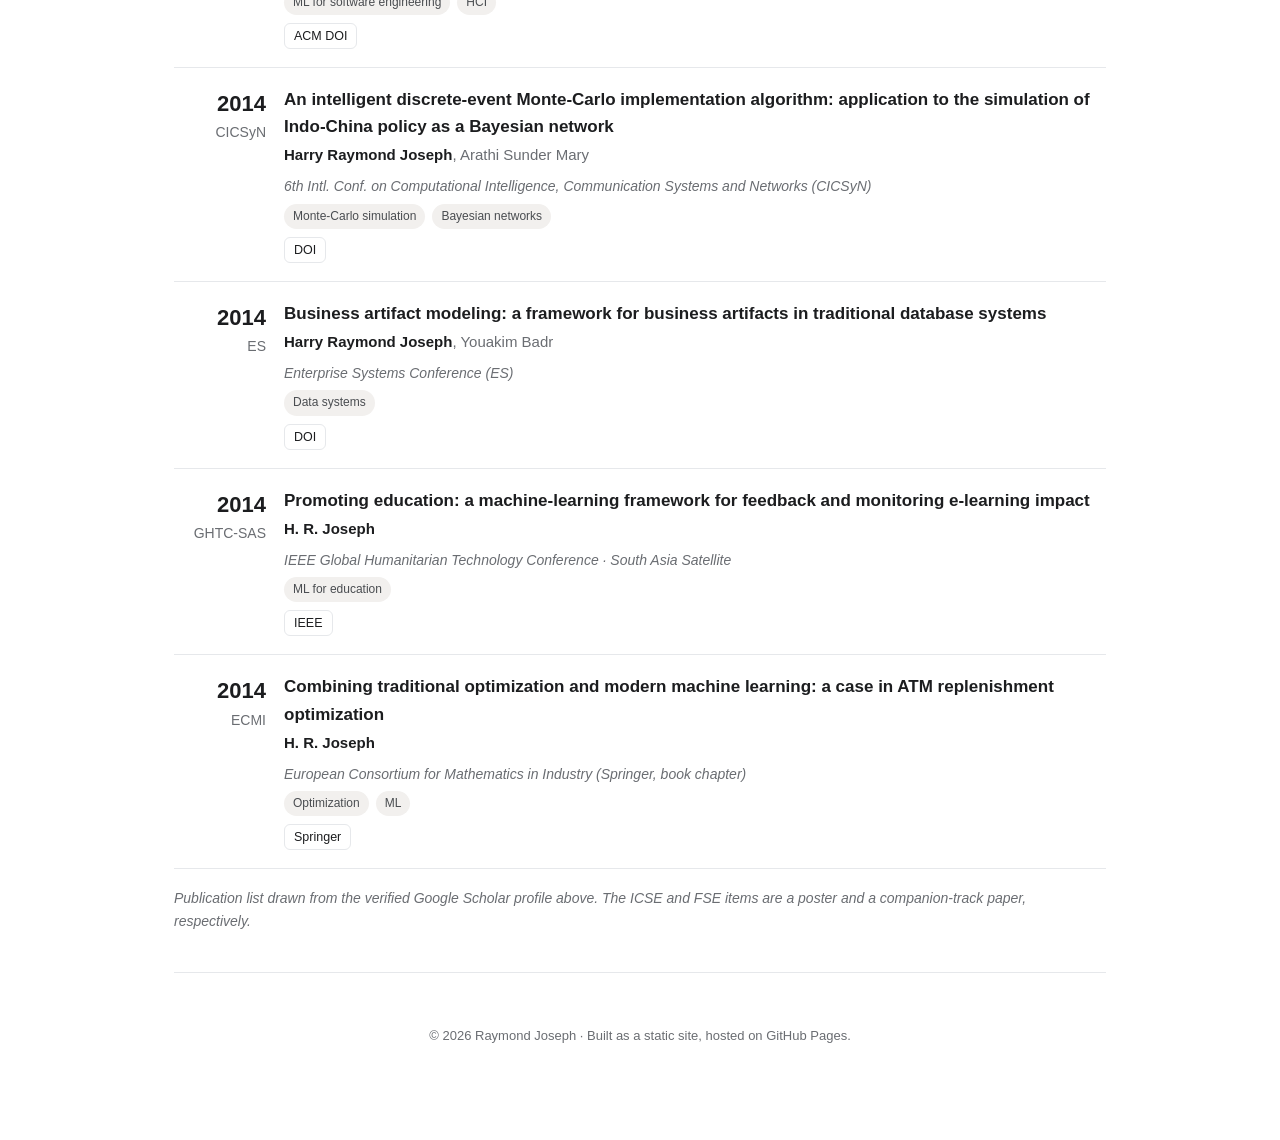
==== commit bf806b2e: "Refine news dates, use CV month-level dates, add Salesforce AI Research paper Co-Authored-By: Claude" ====
--- a/index.html
+++ b/index.html
@@ -77,12 +77,11 @@
     <section id="news">
       <h2 class="section">News</h2>
       <ul class="news">
-        <li><span class="date">Apr 20, 2025</span><span>Joined <strong>Salesforce</strong> as Lead Applied Scientist, working on LLM safety: prompt-injection detection, toxicity detection, and ethical-AI controls.</span></li>
+        <li><span class="date">April 2025</span><span>Joined <strong>Salesforce</strong> as Lead Applied Scientist, working on LLM safety: prompt-injection detection, toxicity detection, and ethical-AI controls.</span></li>
         <li><span class="date">Dec 2023</span><span>Joined <strong>LegionIntel</strong> as Staff Software Engineer, working on RAG and LLM safety systems.</span></li>
-        <li><span class="date">2023</span><span>Founded <strong>Modguard.ai</strong>, an AI-guardrails startup building trustworthy enterprise knowledge agents.</span></li>
-        <li><span class="date">2021</span><span>Joined <strong>FINRA</strong> as ML tech lead / product lead for model governance and fairness.</span></li>
+        <li><span class="date">Jan 2023</span><span>Founded <strong>Modguard.ai</strong>, an AI-guardrails startup building trustworthy enterprise knowledge agents.</span></li>
+        <li><span class="date">Sep 2021</span><span>Joined <strong>FINRA</strong> as ML tech lead / product lead for model governance and fairness.</span></li>
       </ul>
-      <p class="note">News dates are approximate; edit the entries in <code>index.html</code> under the "News" section.</p>
     </section>
 
     <!-- ===== Experience ===== -->
@@ -92,7 +91,7 @@
       <div class="item">
         <div class="head">
           <span class="org">LegionIntel · Staff Software Engineer</span>
-          <span class="when">2023 – present · Austin, TX</span>
+          <span class="when">Dec 2023 – Feb 2026 · Austin, TX</span>
         </div>
         <ul>
           <li>Build retrieval-augmented generation systems with hierarchical chunking and hybrid search for high-assurance environments.</li>
@@ -104,7 +103,7 @@
       <div class="item">
         <div class="head">
           <span class="org">Modguard.ai · Founder</span>
-          <span class="when">2023 · Chicago, IL</span>
+          <span class="when">Jan 2023 – Nov 2023 · Chicago, IL</span>
         </div>
         <ul>
           <li>Founded an AI-safety startup building guardrail systems for conversational AI and internal LLM tools.</li>
@@ -116,7 +115,7 @@
       <div class="item">
         <div class="head">
           <span class="org">FINRA · ML Tech Lead / Product Lead</span>
-          <span class="when">2021 – 2023 · Chicago, IL</span>
+          <span class="when">Sep 2021 – Aug 2023 · Chicago, IL</span>
         </div>
         <ul>
           <li>Led ML-platform work on model safety, fairness, and regulatory compliance across member firms.</li>
@@ -128,7 +127,7 @@
       <div class="item">
         <div class="head">
           <span class="org">Barclays Capital · Quantitative Analytics (VP)</span>
-          <span class="when">2015 – 2021 · London, UK</span>
+          <span class="when">Aug 2015 – Aug 2021 · London, UK</span>
         </div>
         <ul>
           <li>Designed ML systems for trading recommendations with anomaly detection and confidence calibration across production models.</li>
@@ -143,20 +142,20 @@
       <div class="item">
         <div class="head">
           <span class="org">IIT Madras · Dual Degree (B.Tech + M.Tech), Electrical Engineering</span>
-          <span class="when">2010 – 2015</span>
+          <span class="when">Aug 2010 – May 2015</span>
         </div>
         <div class="title">Master's thesis: estimating traffic-congestion costs in Delhi using AI-based simulation.</div>
       </div>
       <div class="item">
         <div class="head">
           <span class="org">INSA Lyon · Exchange, Big Data &amp; Database Systems</span>
-          <span class="when">2013 – 2014</span>
+          <span class="when">Sep 2013 – Dec 2014</span>
         </div>
       </div>
       <div class="item">
         <div class="head">
           <span class="org">TU München · Erasmus Exchange, Quantitative Analytics</span>
-          <span class="when">2014</span>
+          <span class="when">May 2014 – Jul 2014</span>
         </div>
       </div>
     </section>
@@ -165,6 +164,17 @@
     <section id="publications">
       <h2 class="section">Publications &amp; research</h2>
       <p style="margin:0 0 18px"><a class="btn" href="https://scholar.google.com/citations?user=dUWLFE0AAAAJ&hl=en">Google Scholar profile ↗</a></p>
+
+      <div class="pub">
+        <div class="venue"><span class="yr">2026</span>Preprint</div>
+        <div>
+          <p class="ptitle">What Is a Conversation Made Of? A Reusable Semantic–Relational State Across Safety Tasks</p>
+          <p class="authors"><span class="me">Raymond Joseph Harry</span>, Yixin Mao, Chien-Sheng Wu</p>
+          <p class="note" style="margin:0 0 6px">Salesforce AI Research</p>
+          <div class="tags"><span class="tag">LLM safety</span><span class="tag">Jailbreak detection</span><span class="tag">Agent action authorization</span></div>
+          <div class="btns"><a class="btn" href="assets/conversation-semantic-state.pdf">PDF</a><a class="btn" href="https://drive.google.com/file/d/1iB6Ipci0Me9nngIiam_iv-ChP4KskQWi/view?usp=sharing">Google Drive</a></div>
+        </div>
+      </div>
 
       <div class="pub">
         <div class="venue"><span class="yr">2017</span>arXiv</div>
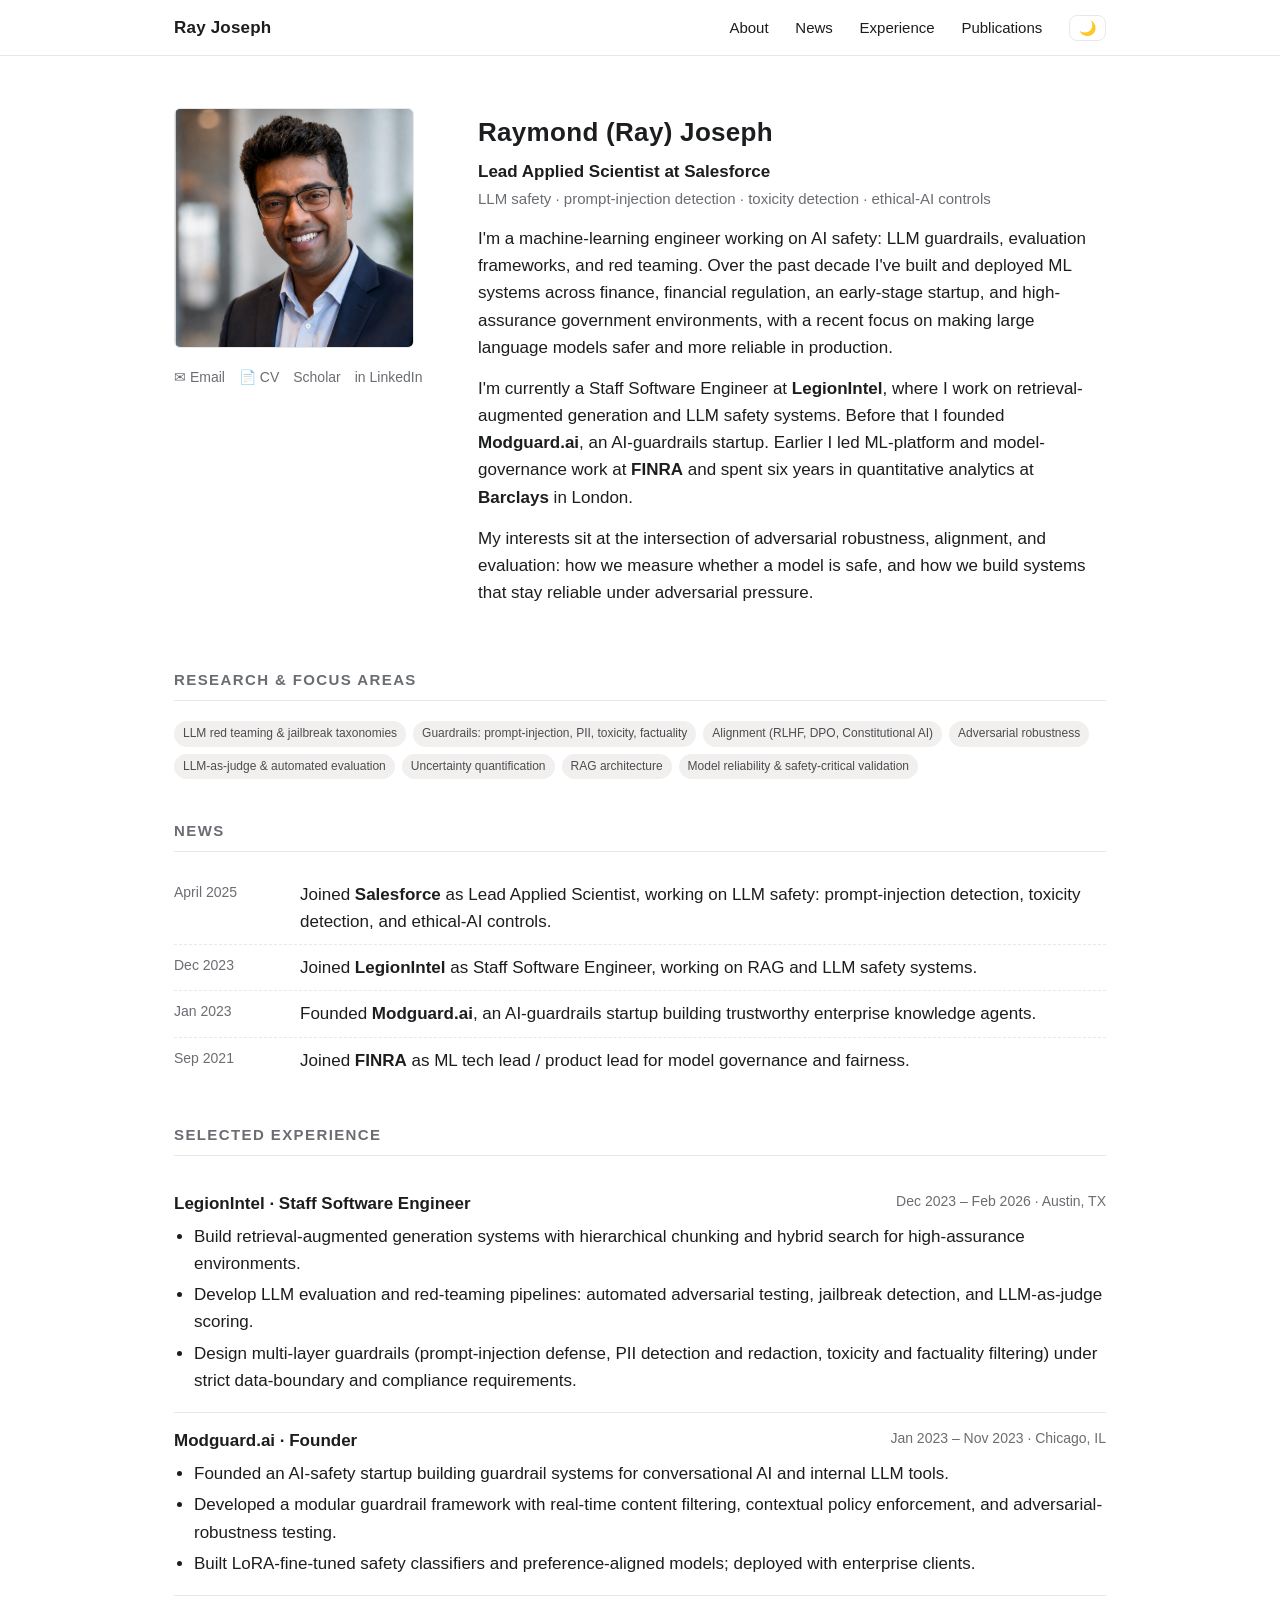
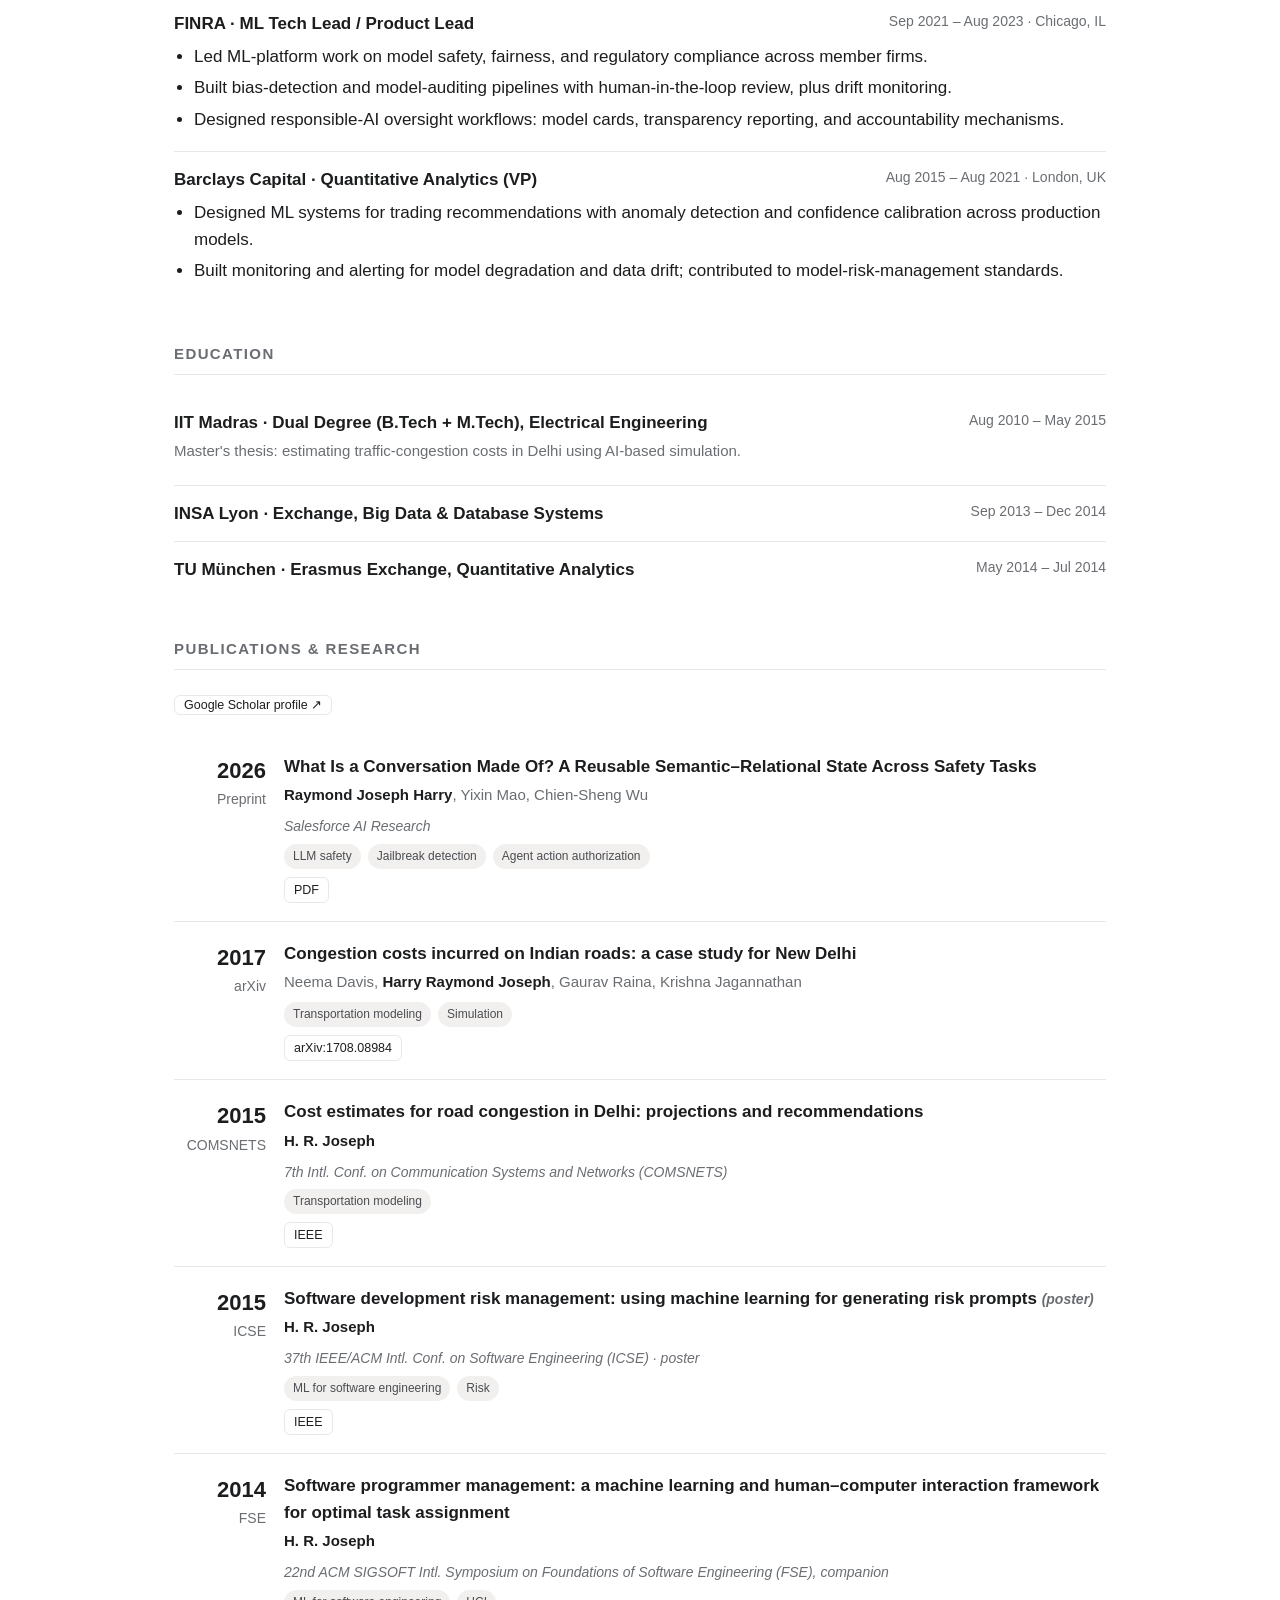
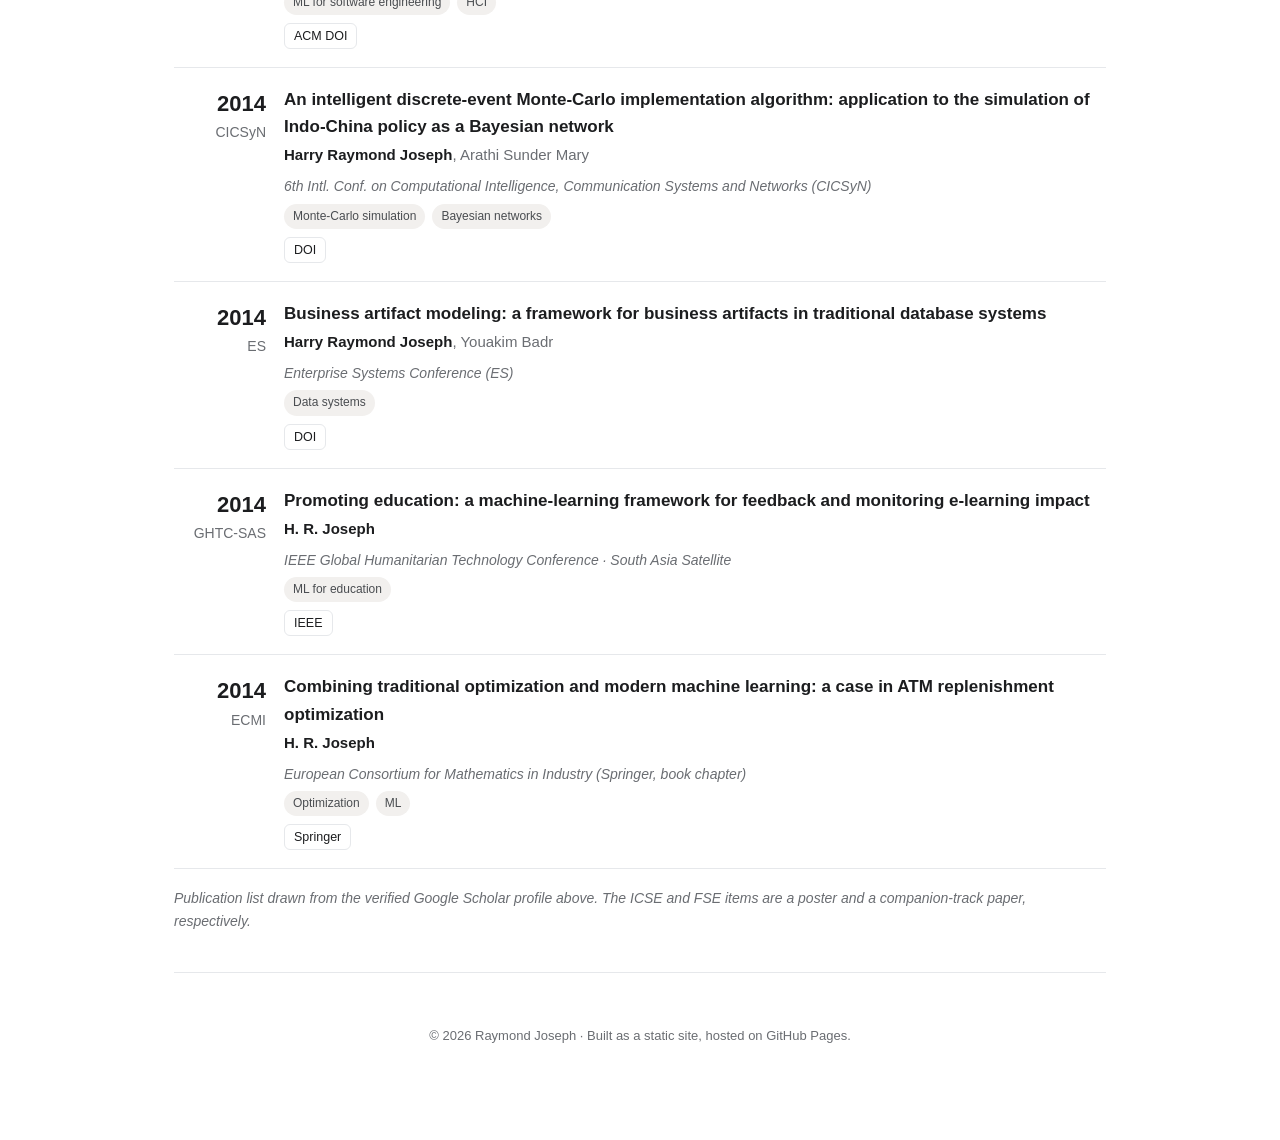
==== commit 40b51589: "Link each publication title to its source; drop Google Drive button Co-Authored-By: Claude Opus 4.8 " ====
--- a/index.html
+++ b/index.html
@@ -168,18 +168,18 @@
       <div class="pub">
         <div class="venue"><span class="yr">2026</span>Preprint</div>
         <div>
-          <p class="ptitle">What Is a Conversation Made Of? A Reusable Semantic–Relational State Across Safety Tasks</p>
+          <p class="ptitle"><a href="assets/conversation-semantic-state.pdf">What Is a Conversation Made Of? A Reusable Semantic–Relational State Across Safety Tasks</a></p>
           <p class="authors"><span class="me">Raymond Joseph Harry</span>, Yixin Mao, Chien-Sheng Wu</p>
           <p class="note" style="margin:0 0 6px">Salesforce AI Research</p>
           <div class="tags"><span class="tag">LLM safety</span><span class="tag">Jailbreak detection</span><span class="tag">Agent action authorization</span></div>
-          <div class="btns"><a class="btn" href="assets/conversation-semantic-state.pdf">PDF</a><a class="btn" href="https://drive.google.com/file/d/1iB6Ipci0Me9nngIiam_iv-ChP4KskQWi/view?usp=sharing">Google Drive</a></div>
+          <div class="btns"><a class="btn" href="assets/conversation-semantic-state.pdf">PDF</a></div>
         </div>
       </div>
 
       <div class="pub">
         <div class="venue"><span class="yr">2017</span>arXiv</div>
         <div>
-          <p class="ptitle">Congestion costs incurred on Indian roads: a case study for New Delhi</p>
+          <p class="ptitle"><a href="https://arxiv.org/abs/1708.08984">Congestion costs incurred on Indian roads: a case study for New Delhi</a></p>
           <p class="authors">Neema Davis, <span class="me">Harry Raymond Joseph</span>, Gaurav Raina, Krishna Jagannathan</p>
           <div class="tags"><span class="tag">Transportation modeling</span><span class="tag">Simulation</span></div>
           <div class="btns"><a class="btn" href="https://arxiv.org/abs/1708.08984">arXiv:1708.08984</a></div>
@@ -189,7 +189,7 @@
       <div class="pub">
         <div class="venue"><span class="yr">2015</span>COMSNETS</div>
         <div>
-          <p class="ptitle">Cost estimates for road congestion in Delhi: projections and recommendations</p>
+          <p class="ptitle"><a href="https://ieeexplore.ieee.org/abstract/document/7098711/">Cost estimates for road congestion in Delhi: projections and recommendations</a></p>
           <p class="authors"><span class="me">H. R. Joseph</span></p>
           <p class="note" style="margin:0 0 6px">7th Intl. Conf. on Communication Systems and Networks (COMSNETS)</p>
           <div class="tags"><span class="tag">Transportation modeling</span></div>
@@ -200,7 +200,7 @@
       <div class="pub">
         <div class="venue"><span class="yr">2015</span>ICSE</div>
         <div>
-          <p class="ptitle">Software development risk management: using machine learning for generating risk prompts <span class="note">(poster)</span></p>
+          <p class="ptitle"><a href="https://ieeexplore.ieee.org/abstract/document/7203092/">Software development risk management: using machine learning for generating risk prompts</a> <span class="note">(poster)</span></p>
           <p class="authors"><span class="me">H. R. Joseph</span></p>
           <p class="note" style="margin:0 0 6px">37th IEEE/ACM Intl. Conf. on Software Engineering (ICSE) · poster</p>
           <div class="tags"><span class="tag">ML for software engineering</span><span class="tag">Risk</span></div>
@@ -211,7 +211,7 @@
       <div class="pub">
         <div class="venue"><span class="yr">2014</span>FSE</div>
         <div>
-          <p class="ptitle">Software programmer management: a machine learning and human–computer interaction framework for optimal task assignment</p>
+          <p class="ptitle"><a href="https://dl.acm.org/doi/abs/10.1145/2635868.2661684">Software programmer management: a machine learning and human–computer interaction framework for optimal task assignment</a></p>
           <p class="authors"><span class="me">H. R. Joseph</span></p>
           <p class="note" style="margin:0 0 6px">22nd ACM SIGSOFT Intl. Symposium on Foundations of Software Engineering (FSE), companion</p>
           <div class="tags"><span class="tag">ML for software engineering</span><span class="tag">HCI</span></div>
@@ -222,7 +222,7 @@
       <div class="pub">
         <div class="venue"><span class="yr">2014</span>CICSyN</div>
         <div>
-          <p class="ptitle">An intelligent discrete-event Monte-Carlo implementation algorithm: application to the simulation of Indo-China policy as a Bayesian network</p>
+          <p class="ptitle"><a href="https://doi.org/10.1109/CICSYN.2014.25">An intelligent discrete-event Monte-Carlo implementation algorithm: application to the simulation of Indo-China policy as a Bayesian network</a></p>
           <p class="authors"><span class="me">Harry Raymond Joseph</span>, Arathi Sunder Mary</p>
           <p class="note" style="margin:0 0 6px">6th Intl. Conf. on Computational Intelligence, Communication Systems and Networks (CICSyN)</p>
           <div class="tags"><span class="tag">Monte-Carlo simulation</span><span class="tag">Bayesian networks</span></div>
@@ -233,7 +233,7 @@
       <div class="pub">
         <div class="venue"><span class="yr">2014</span>ES</div>
         <div>
-          <p class="ptitle">Business artifact modeling: a framework for business artifacts in traditional database systems</p>
+          <p class="ptitle"><a href="https://doi.org/10.1109/ES.2014.70">Business artifact modeling: a framework for business artifacts in traditional database systems</a></p>
           <p class="authors"><span class="me">Harry Raymond Joseph</span>, Youakim Badr</p>
           <p class="note" style="margin:0 0 6px">Enterprise Systems Conference (ES)</p>
           <div class="tags"><span class="tag">Data systems</span></div>
@@ -244,7 +244,7 @@
       <div class="pub">
         <div class="venue"><span class="yr">2014</span>GHTC-SAS</div>
         <div>
-          <p class="ptitle">Promoting education: a machine-learning framework for feedback and monitoring e-learning impact</p>
+          <p class="ptitle"><a href="https://ieeexplore.ieee.org/abstract/document/6967592/">Promoting education: a machine-learning framework for feedback and monitoring e-learning impact</a></p>
           <p class="authors"><span class="me">H. R. Joseph</span></p>
           <p class="note" style="margin:0 0 6px">IEEE Global Humanitarian Technology Conference · South Asia Satellite</p>
           <div class="tags"><span class="tag">ML for education</span></div>
@@ -255,7 +255,7 @@
       <div class="pub">
         <div class="venue"><span class="yr">2014</span>ECMI</div>
         <div>
-          <p class="ptitle">Combining traditional optimization and modern machine learning: a case in ATM replenishment optimization</p>
+          <p class="ptitle"><a href="https://link.springer.com/chapter/10.1007/978-3-319-23413-7_146">Combining traditional optimization and modern machine learning: a case in ATM replenishment optimization</a></p>
           <p class="authors"><span class="me">H. R. Joseph</span></p>
           <p class="note" style="margin:0 0 6px">European Consortium for Mathematics in Industry (Springer, book chapter)</p>
           <div class="tags"><span class="tag">Optimization</span><span class="tag">ML</span></div>
--- a/assets/style.css
+++ b/assets/style.css
@@ -133,6 +133,8 @@
 .pub .venue { text-align: right; color: var(--muted); font-size: 14px; }
 .pub .venue .yr { display: block; font-weight: 700; color: var(--fg); font-size: 22px; }
 .pub .ptitle { font-weight: 600; margin: 0 0 3px; }
+.pub .ptitle a { color: inherit; text-decoration: none; }
+.pub .ptitle a:hover { text-decoration: underline; text-decoration-color: var(--muted); }
 .pub .authors { color: var(--muted); font-size: 15px; margin: 0 0 8px; }
 .pub .authors .me { color: var(--fg); font-weight: 700; }
 .tags { display: flex; flex-wrap: wrap; gap: 7px; margin-top: 6px; }
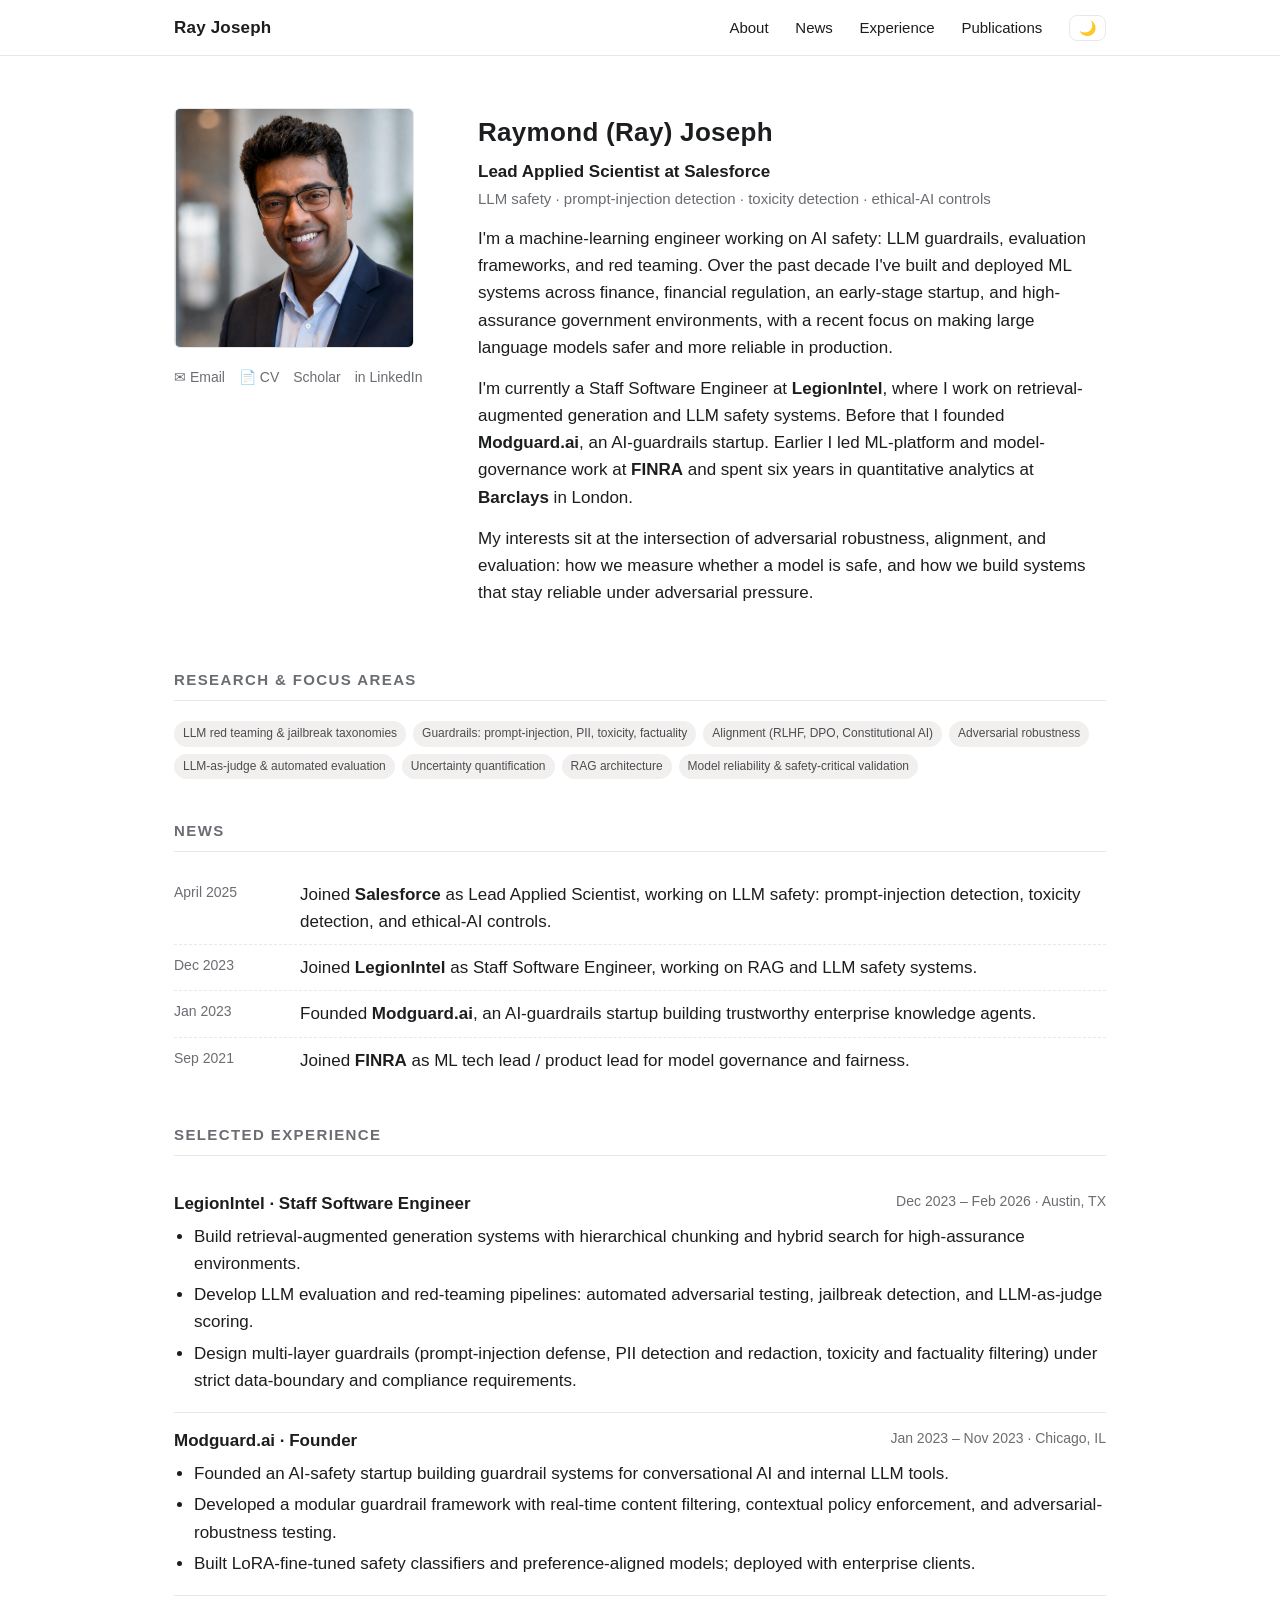
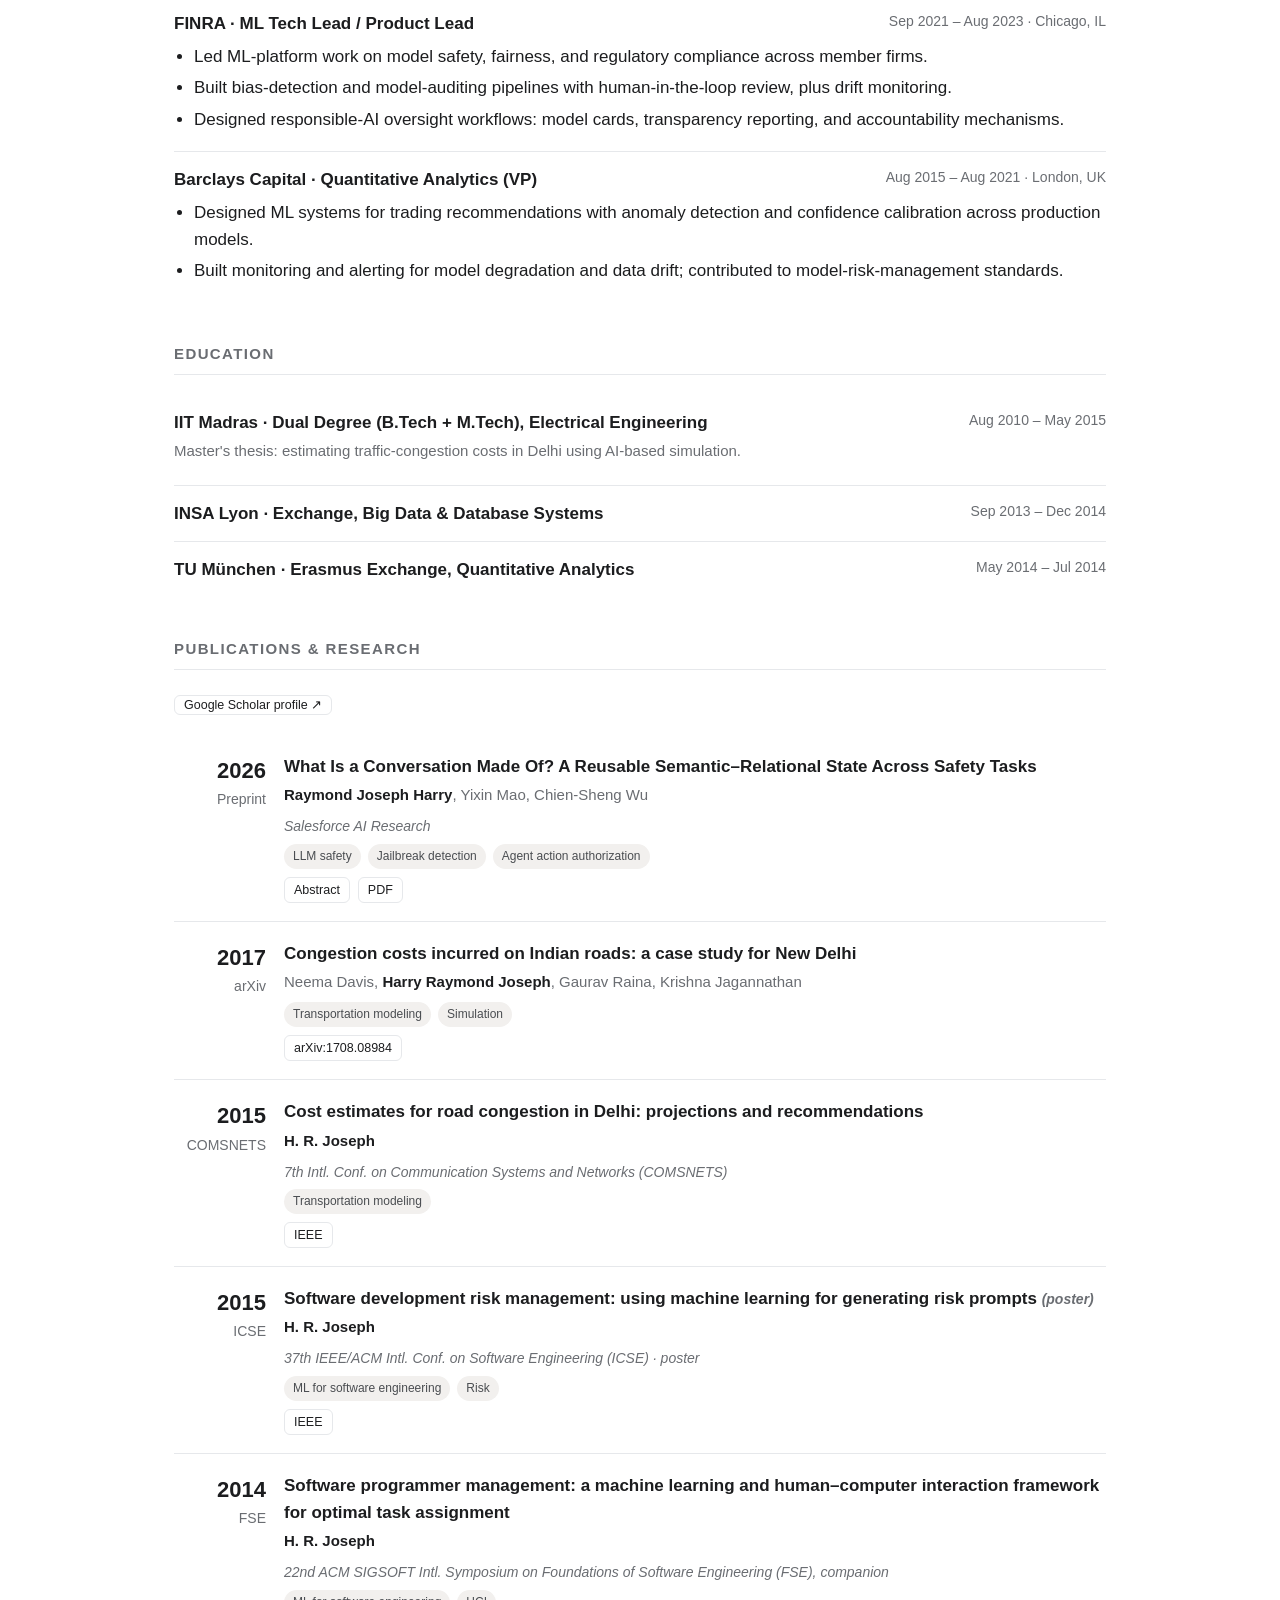
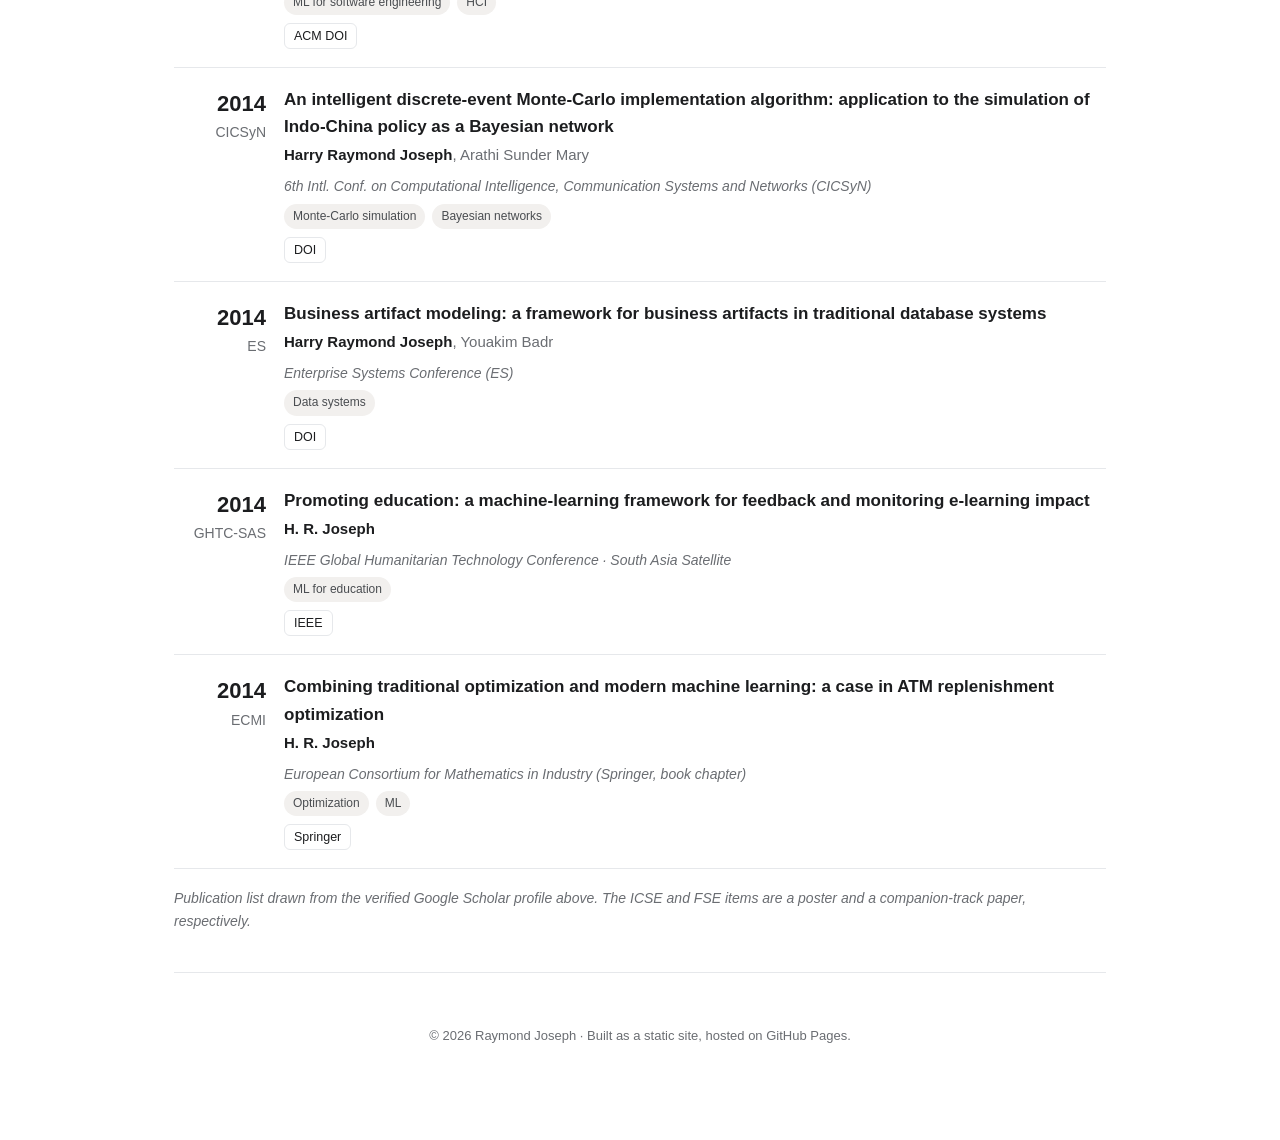
==== commit b3249b43: "Add HTML landing page for conversation-semantic-state paper Create papers/conversation-semantic-stat" ====
--- a/index.html
+++ b/index.html
@@ -3,6 +3,7 @@
 <head>
   <meta charset="utf-8" />
   <meta name="viewport" content="width=device-width, initial-scale=1" />
+  <meta name="google-site-verification" content="91uYS1UBQHt2icFP7Ua4TLNjYNxfh5icHMb9GUNc22s" />
   <title>Raymond (Ray) Joseph</title>
   <meta name="description" content="Raymond (Ray) Joseph, Lead Applied Scientist at Salesforce working on LLM safety: prompt-injection detection, toxicity detection, and ethical-AI controls." />
   <link rel="stylesheet" href="assets/style.css" />
@@ -168,11 +169,11 @@
       <div class="pub">
         <div class="venue"><span class="yr">2026</span>Preprint</div>
         <div>
-          <p class="ptitle"><a href="assets/conversation-semantic-state.pdf">What Is a Conversation Made Of? A Reusable Semantic–Relational State Across Safety Tasks</a></p>
+          <p class="ptitle"><a href="papers/conversation-semantic-state/">What Is a Conversation Made Of? A Reusable Semantic–Relational State Across Safety Tasks</a></p>
           <p class="authors"><span class="me">Raymond Joseph Harry</span>, Yixin Mao, Chien-Sheng Wu</p>
           <p class="note" style="margin:0 0 6px">Salesforce AI Research</p>
           <div class="tags"><span class="tag">LLM safety</span><span class="tag">Jailbreak detection</span><span class="tag">Agent action authorization</span></div>
-          <div class="btns"><a class="btn" href="assets/conversation-semantic-state.pdf">PDF</a></div>
+          <div class="btns"><a class="btn" href="papers/conversation-semantic-state/">Abstract</a><a class="btn" href="assets/conversation-semantic-state.pdf">PDF</a></div>
         </div>
       </div>
 
--- a/assets/style.css
+++ b/assets/style.css
@@ -145,6 +145,24 @@
 
 .note { color: var(--muted); font-size: 14px; font-style: italic; }
 
+/* ---------- Paper landing page ---------- */
+.paper-venue { color: var(--muted); font-size: 14px; text-transform: uppercase; letter-spacing: 1px; margin: 0 0 8px; }
+.paper-title { font-size: 30px; line-height: 1.25; margin: 0 0 10px; letter-spacing: .2px; }
+.paper-authors { font-size: 17px; color: var(--muted); margin: 0 0 14px; }
+.paper-authors .me { color: var(--fg); font-weight: 700; }
+.abstract p { margin: 0 0 14px; }
+.bibtex {
+  background: var(--card);
+  border: 1px solid var(--border);
+  border-radius: 8px;
+  padding: 16px 18px;
+  font-size: 13.5px;
+  line-height: 1.5;
+  overflow-x: auto;
+  white-space: pre;
+  font-family: ui-monospace, SFMono-Regular, Menlo, Consolas, monospace;
+}
+
 footer { text-align: center; color: var(--muted); font-size: 13px; padding: 40px 0 0; border-top: 1px solid var(--border); margin-top: 40px; }
 
 /* ---------- Responsive ---------- */
